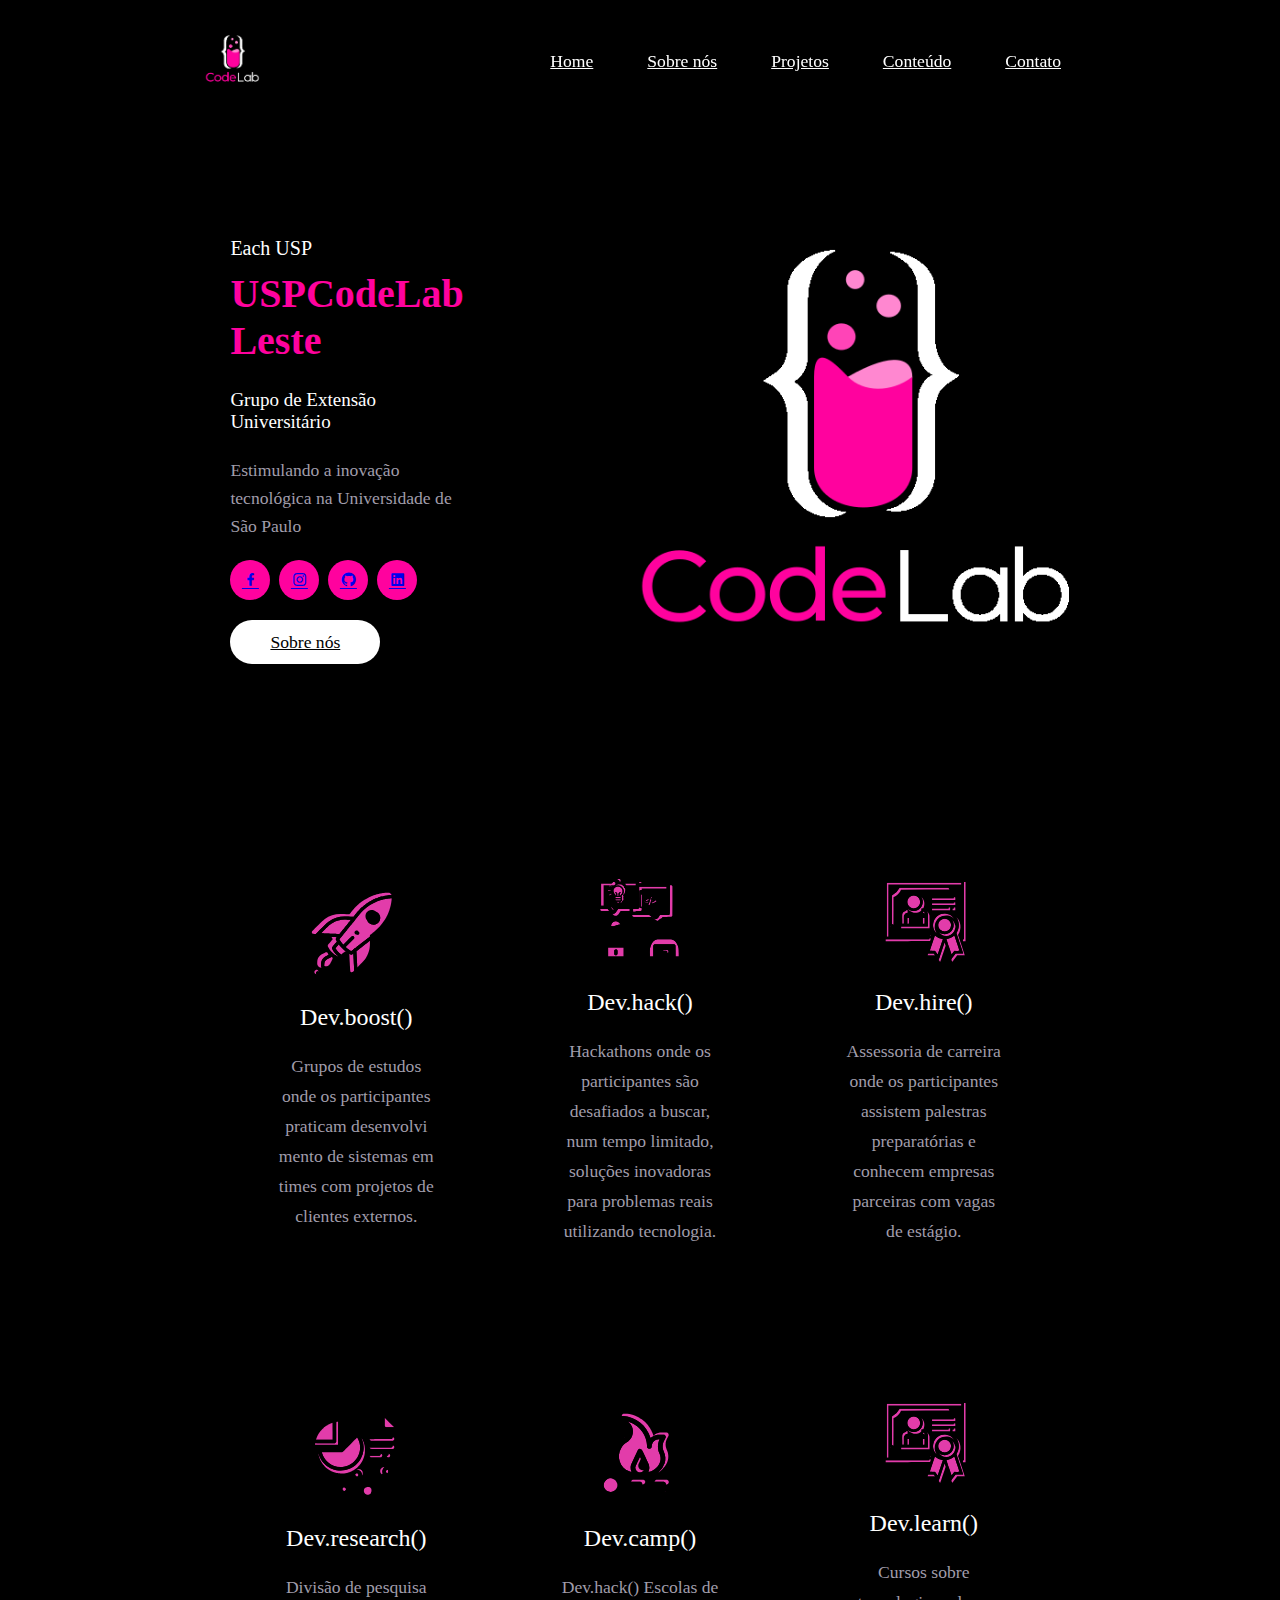
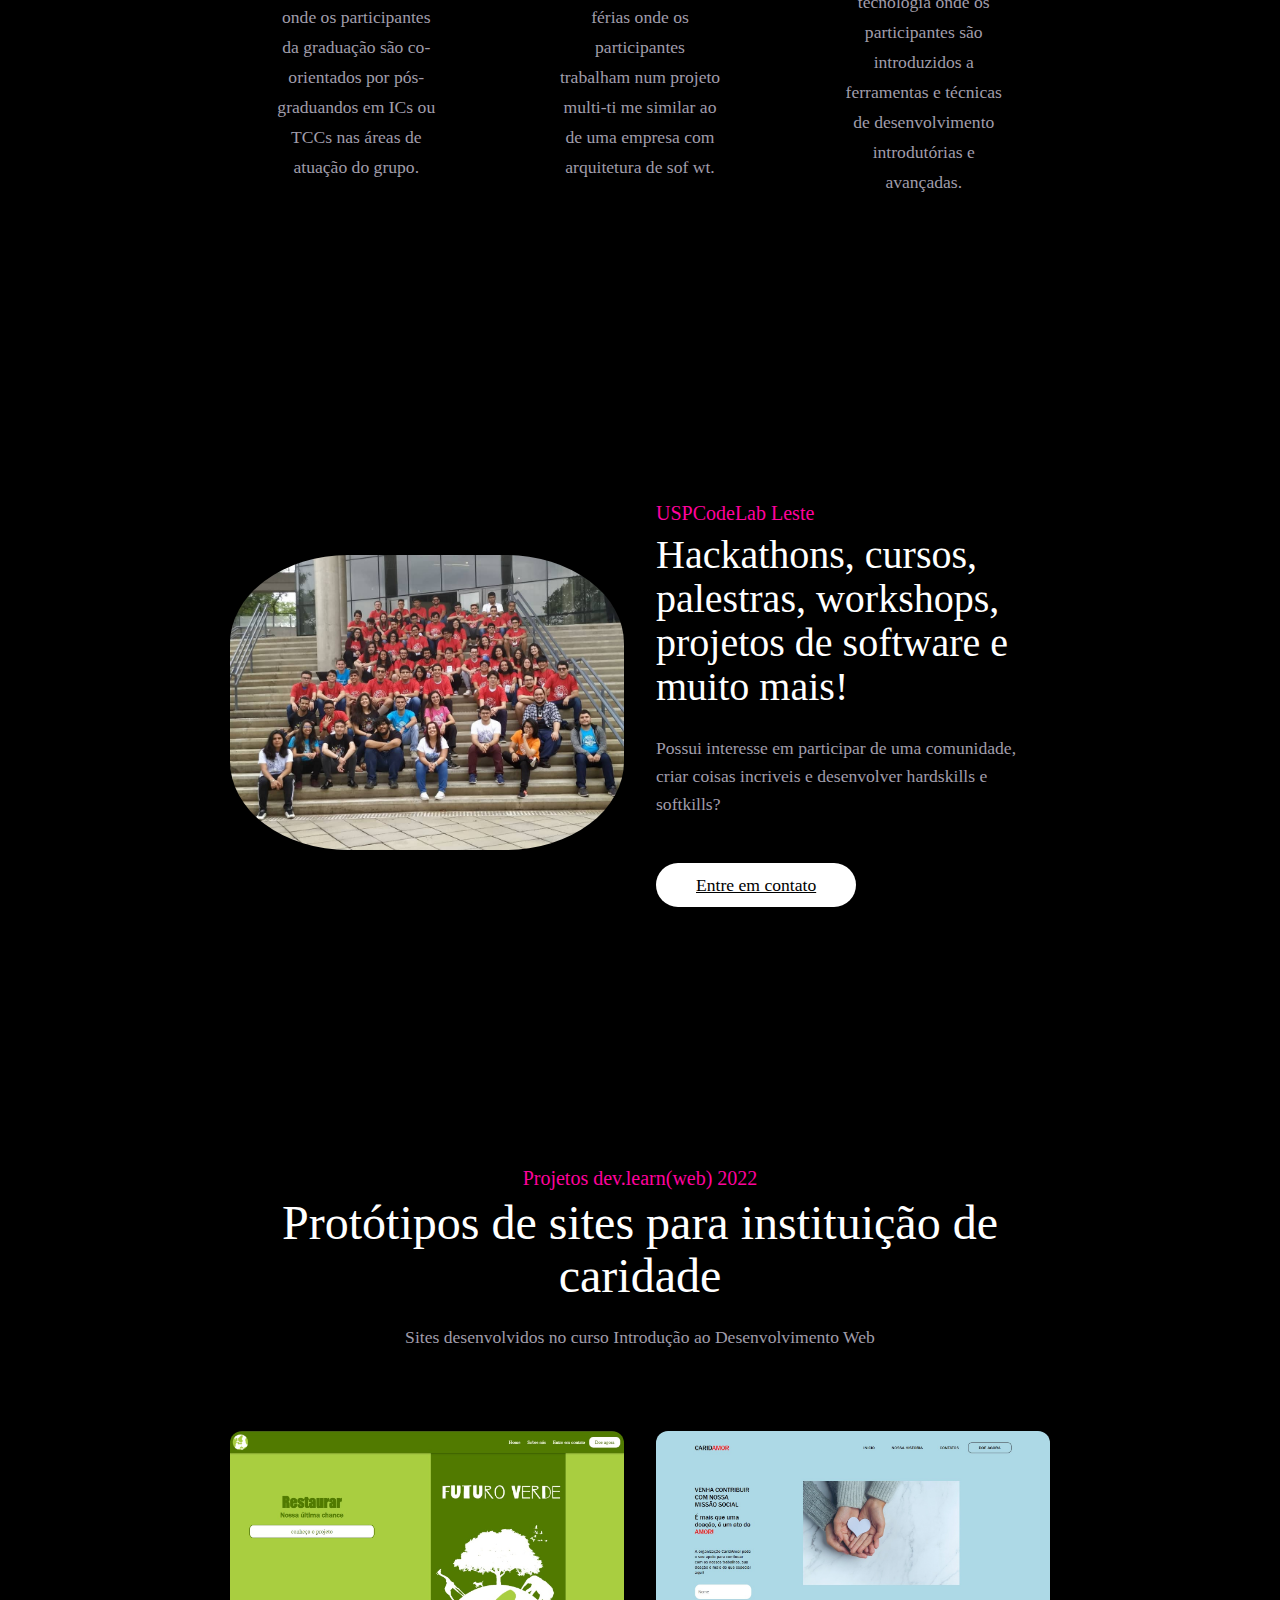
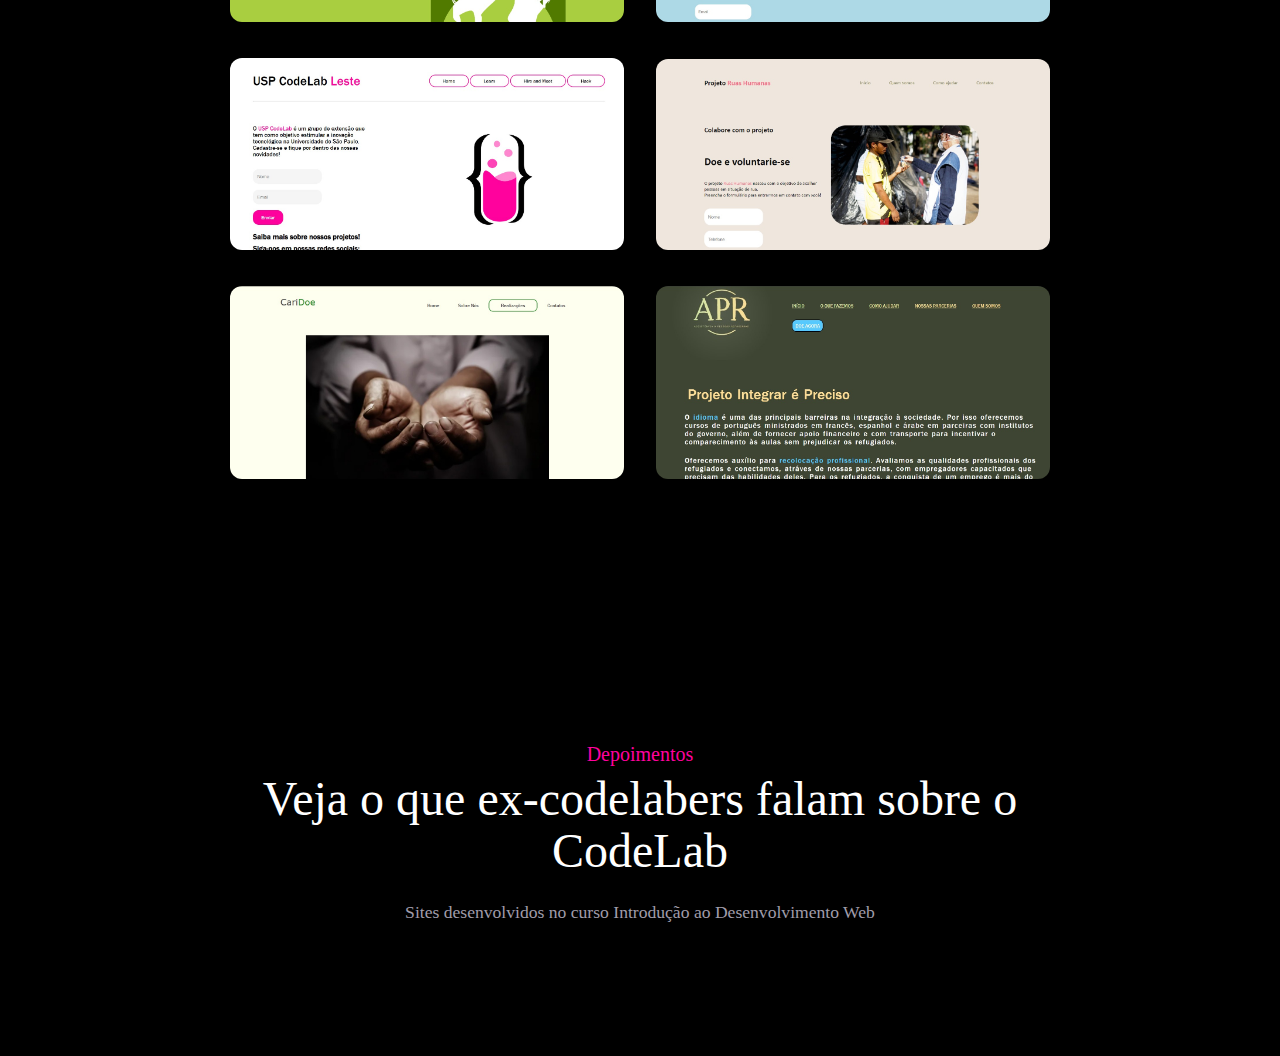
==== index.html @ 5cc757a4 "fixing / problem" ====
<!DOCTYPE html>
<html lang="en">
<head>
    <meta charset="UTF-8">
    <meta http-equiv="X-UA-Compatible" content="IE=edge">
    <meta name="viewport" content="width=device-width, initial-scale=1.0">
    <title>USPCodelab Leste</title>
    <link rel="icon" type="image/png" href="imgs/LogoRosaeBranco.png"/>
    <link rel="stylesheet" href="css/style.css">
    <link rel="stylesheet" href="https://unpkg.com/boxicons@latest/css/boxicons.min.css">

</head>
<body>
    <!-- Header -->
    <header>
        <a href="#" class="logo"><img src="imgs/LogoRosaeBranco.png" alt="Imagem do logotipo do CodeLab"></a>
        <div class="bx bx-menu" id="menu-icon"></div>
        <ul class="navbar">
            <li><a href="#home">Home</a></li>
            <li><a href="#about">Sobre nós</a></li>
            <li><a href="#projects">Projetos</a></li>
            <li><a href="#conteudo">Conteúdo</a></li>
            <li><a href="#contato">Contato</a></li>
        </ul>
    </header>

    <!-- Header -->
    
    <!-- Home -->
    <section class="home" id="home">
        <div class="hometext">
            <h3>Each USP</h3>
            <h2><span class="ColorUCL">USPCodeLab Leste</span></h2>
            <h5>Grupo de Extensão Universitário<span></span></h5>
            <p>Estimulando a inovação tecnológica na Universidade de São Paulo</p>
            <div class="social">
                <a href="https://www.facebook.com/uspcodelableste" target="_blank"><i class='bx bxl-facebook'></i></a>
                <a href="https://www.instagram.com/uspcodelableste/"><i class='bx bxl-instagram' target="_blank"></i></a>
                <a href="https://github.com/USPCodeLab-Leste"><i class='bx bxl-github' target="_blank"></i></a>
                <a href="https://www.linkedin.com/company/uspcodelableste/" target="_blank"><i class='bx bxl-linkedin-square' ></i></a>
            </div>
            <a href="#" class="btn">Sobre nós</a>
        </div>
        <div class="homeimg">
            <img src="imgs/LogoRosaeBranco.png" alt="logotipo codelab leste">
        </div>
    </section>

    <!-- Home -->

    <!-- Dev Journey -->
    <section class="sub-service">
        <div class="items">
            <div class="sub-box">
                <div class="sub-img">
                    <img src="imgs/each-dev-boost.svg" alt="dev boost icon">
                </div>
                    <h3>Dev.boost()</h3>
                    <p>Grupos de estudos onde os
                        participantes praticam
                        desenvolvi
                        mento de sistemas em
                        times com projetos de clientes
                        externos.</p>
            </div>
            <div class="sub-box">
                <div class="sub-img">
                    <img src="imgs/each-dev-hack (1).svg" alt="dev hack icon">
                </div>
                    <h3>Dev.hack()</h3>
                    <p>Hackathons onde os participantes
                        são desafiados a buscar, num
                        tempo limitado, soluções
                        inovadoras para problemas reais
                        utilizando tecnologia.</p>
            </div>
            <div class="sub-box">
                <div class="sub-img">
                    <img src="imgs//each-dev-hire.svg" alt="dev hire icon">
                </div>                    
                    <h3>Dev.hire()</h3>
                    <p>Assessoria de carreira onde os
                        participantes assistem palestras
                        preparatórias e conhecem
                        empresas parceiras com vagas de
                        estágio.</p>
            </div>
        </div>
    </section>
    <section class="sub-service">
        <div class="items">
            <div class="sub-box">
                <div class="sub-img">
                    <img src="imgs/each-dev-research.svg" alt="dev boost icon">
                </div>
                    <h3>Dev.research()</h3>
                    <p>Divisão de pesquisa onde os
                        participantes da graduação são
                        co-orientados por pós-graduandos
                        em ICs ou TCCs nas áreas de
                        atuação do grupo.</p>
            </div>
            <div class="sub-box">
                <div class="sub-img">
                    <img src="imgs/each-dev-camp.svg" alt="dev hack icon">
                </div>
                    <h3>Dev.camp()</h3>
                    <p>Dev.hack() Escolas de férias onde os
                        participantes trabalham num
                        projeto multi-ti
                        me similar ao de
                        uma empresa com arquitetura de
                        sof
                        wt.</p>
            </div>
            <div class="sub-box">
                <div class="sub-img">
                    <img src="imgs//each-dev-hire.svg" alt="dev hire icon">
                </div>                    
                    <h3>Dev.learn()</h3>
                    <p>Cursos sobre tecnologia onde os
                        participantes são introduzidos a
                        ferramentas e técnicas
                        de desenvolvimento
                        introdutórias e avançadas.</p>
            </div>
        </div>
    </section>
        <!-- Sobre nós -->
        <section class="about" id="about">
            <div class="about-img">
                <img src="imgs/interhack 1.jpg" alt="Image Interhack">
            </div>
            <div class="about-text">
                <h3>USPCodeLab Leste</h3>
                <h2>Hackathons, cursos, palestras, workshops, projetos de software e muito mais!</h2>
                <p>Possui interesse em participar de uma comunidade, criar coisas incriveis e desenvolver hardskills e softkills? </p>
                <a href="#" class="btn">Entre em contato</a>
                
            </div>
        </section>
        
        <!-- Sobre nós -->

        <!-- Projetos Dev.learn(web) -->
        <section class="projects" id="projects">
            <div class="heading">
                <h3>Projetos dev.learn(web) 2022</h3>
                <h2>Protótipos de sites para instituição de caridade</h2>
                <p>Sites desenvolvidos no curso Introdução ao Desenvolvimento Web</p>
            </div>
            <div class="projects-content">
                <div class="col">
                    <img src="imgs/projects/FuturoVerde.jpeg" alt="Imagem projeto Futuro Verde">
                    <div class="layer">
                        <a href="projects/FuturoVerde/futuro-verde-main/index.html" target="_blank"><h3>FuturoVerde</h3></a>
                    </div>
                </div>

                <div class="col">
                    <img src="imgs/projects/CaridAmor.jpeg" alt="Imagem projeto CaridAmor">
                    <div class="layer">
                        <a href="projects/CairdAmor/PROJETOFINAL - Samuel Antonio Silva/PROJETOFINAL/index.html" target="_blank"><h3>CaridAmor</h3></a>
                    </div>
                </div>

                <div class="col">
                    <img src="imgs/projects/USPCodeLab Leste.jpeg" alt="Imagem projeto USPCodeLab">
                    <div class="layer">
                        <a href="projects/CodeLab/ProjetoFinal.html" target="_blank"><h3>USPCodeLab</h3></a>
                    </div>
                </div>

                <div class="col">
                    <img src="imgs/projects/Ruas Humanas.jpeg" alt="Imagem projeto Ruas Humanas">
                    <div class="layer">
                        <a href="projects/RuasHumanas/Projeto-Ruas-Humanas-master/index.html" target="_blank"><h3>Ruas Humanas</h3></a>
                    </div>
                </div>

                <div class="col">
                    <img src="imgs/projects/CariDoe.jpeg" alt="Imagem projeto CariDoe">
                    <div class="layer">
                        <a href="projects/CariDoe/projetofinal/index.html" target="_blank"><h3>CariDoe</h3></a>
                    </div>
                </div>

                <div class="col">
                    <img src="imgs/projects/Integrar e preciso.jpeg" alt="Imagem projeto Integrar é Preciso ">
                    <div class="layer">
                        <a href="projects/IntegrarPreciso/Projeto final/ProjetoFinal.html" target="_blank"><h3>Integrar é Preciso</h3></a>
                    </div>
                </div>

            </div>
        </section>

    <!-- Projetos Dev.learn(web) -->

    <!-- Depoimentos -->
        <section class="depoimentos">
            <div class="heading">
                <h3>Depoimentos</h3>
                <h2>Veja o que ex-codelabers falam sobre o CodeLab</h2>
                <p>Sites desenvolvidos no curso Introdução ao Desenvolvimento Web</p>
            </div>
            <div class="depoimentos-content">
                <div class="row">

                </div>
            </div>
        </section>
    <!-- Depoimentos -->


    <!--Link to javascript -->
    <script type="text/javascript" src="js/index.js"></script>
</body>
</html>
---- css/style.css ----
*{
    padding: 0;
    margin: 0;
    box-sizing: border-box;
}

:root{
    --background: black;
    --color: white;
    --second-color: #a09dab;
    --main-color: #FF029E;
    --big-font: 5rem;
    --h2-font: 3rem;
    --p-font: 1.1rem;
}
body{
    background-color: var(--background);
    color: var(--color);
}
header{
    position:fixed;
    width: 100%;
    top:0;
    right:0;
    z-index: 1000;
    display: flex;
    align-items: center;
    justify-content: space-between;
    background: transparent;
    padding: 30px 15%;
    transition: .2s;
}

.logo img{
    max-width: 100%;
    width: 80px;
    height: auto;
}

.navbar{
    display: flex;
}
.navbar li{
    position: relative;  
    list-style: none; 
}
.navbar a{
    font-size: var(--p-font);
    color: var(--color);
    font-weight: 500;
    padding: 10px 27px;
}
.navbar a::after{
    content: '';
    position: absolute;
    width: 0;
    height: 2px;
    background: var(--main-color);
    bottom: -3px;
    left: 0;
    transition:  ease .40s;
}
.navbar a:hover::after{
    width:100%;

}

#menu-icon{
    font-size: 35px;
    color: var(--color);
    z-index: 10001;
    cursor: pointer;
    display: none;
}


.home-text h1{
    margin:10px 0px 25px;
    font-size: var(--big-font);
    line-height: 1;
    font-weight: 500;
}
.home-text h5{
    margin-bottom: 23px;
    font-size: 19px;
    font-weight: 10;
}

section{
    padding: 130px 18%;
}
.home{
    min-height: 100vh;
    height: 100%;
    width: 100%;
    position: relative;
    background-size: cover;
    background-position: center;
    display: grid;
    grid-template-columns: repeat(2, 1fr);
    align-items: center;
    grid-gap: 4rem;
}
.hometext h2{
    margin: 10px 0px 25px;
    font-size: 40px;
    
}
.hometext h5{
    margin-bottom: 23px;
    font-size: 19px;
    font-weight: 500;
}
.hometext h3{
    font-size: 20px;
    font-weight: 500;
}

.hometext p{
    font-size: var(--p-font);
    color: var(--second-color);
    line-height: 28px;
    margin-bottom: 20px;
}
.homeimg{
    max-width: 100%;
    width: 540px;
    height: auto;
}
.homeimg img{
    width: 650px;
    height: auto;
}
.ColorUCL{
    color: #FF029E;
}
.social a{
    width: 40px;
    height: 40px;
    border-radius: 50%;
    display: inline-flex;
    align-items: center;
    justify-content: center;
    background: #FF029E;
    margin-bottom: 20px;
    font-size: 17px;
    margin-right: 5px;
}

.social a:hover{
    transform: scale(1.1);
    transition: .5s;
    background: white;
}

.btn{
    display: inline-block;
    color: var(--background);
    font-size: var(--p-font);
    background: white;
    padding: 10px 40px;
    font-weight: 500;
    line-height: 24px;
    border-radius: 30px;
    transition: ease .40s;
}
.btn:hover{
    transition: scale(1.1);
    background-color: #FF029E;
}

header.sticky{
    background: var(--background);
    padding: 13px 18%;
    box-shadow: 0px 0px 10px rgb(0 0 0 / 10%);
}
.items{
    display: grid;
    grid-template-columns: repeat(auto-fit, minmax(220px, auto));
    grid-gap: 2rem;
    align-items: center;
    text-align: center;
}

.sub-box{
    margin-top: -200px;
    padding: 45px 45px 45px 45px;
    transition: ease .50s;
    cursor: pointer;
}
.sub-img img{
    max-width: 100%;
    width: 90px;
    height: auto;
    margin-bottom: 20px;
}

.sub-box h3{
    margin-bottom: 20px;
    font-size: 24px;
    font-weight: 400;
}
.sub-box p{
    font-size: var(--p-font);
    color: var(--second-color);
    line-height: 30px;
}
.sub-box:hover{
    background: #ffffff;
    box-shadow: 18px 0px 87px rgb(10 15 70 / 7%);
    border-radius: 12px;
    will-change: transform;
    transform: perspective(1000px) rotateX(4.80deg) rotateY(10.23deg) scale3d(1.05,1.05, 1.05);
}
.about{
    display: grid;
    grid-template-columns: repeat(2, 2fr);
    align-items: center;
    grid-gap: 2rem;
}
.about-img img{
    max-width: 100%;
    width: 1000px;
    height: auto;
    border-radius: 30%;
}

.about-text h2{
    font-size: 40px;
    font-weight: 400;
    margin: 8px 0px 25px;
    line-height: 1.1;
}
.about-text h3{
    color: var(--main-color);
    font-size: 20px;
    font-weight: 500;
}

.about-text p{
    max-width: 550px;
    font-size: var(--p-font);
    color: var(--second-color);
    line-height: 28px;
    margin-bottom: 45px;
}
.heading{
    text-align: center;
}

.heading h2{
    font-size: var(--h2-font);
    font-weight: 500;
    margin: 7px 0px 20px;
    line-height: 1.1;
}
.heading h3{
    color: var(--main-color);
    font-size: 20px;
    font-weight: 500;
}
.heading p{
    font-size: var(--p-font);
    color: var(--second-color);
    line-height: 28px;
}

.projects-content{
    display: grid;
    grid-template-columns: repeat(auto-fit, minmax(350px,auto));
    grid-gap: 2rem;
    align-items: center;
    margin-top: 5rem;
    text-align: center;
    cursor: pointer;

}

.col{
    position: relative;
}
.col img{
    max-width: 100%;
    width: 550px;
    height: auto;
    object-fit: cover;
    border-radius: 12px;
}

.layer{
    background: transparent;
    height: 100%;
    width: 100%;
    position: absolute;
    top: 0;
    left: 0;
    border-radius: 12px;
    transition: all .40s;
}
.layer:hover{
    background: linear-gradient(rgba(0,0,0,0.5) 0%, #191919);
}

.layer h3{
    position: absolute;
    width: 100%;
    font-size: 25px;
    font-weight: 500;
    color: var(--background);
    bottom: 0;
    left: 50%;
    transform: translateX(-50%);
    opacity: 0;
    transition: all .40s;
}

.layer:hover h3{
    bottom: 50%;
    opacity: 1;
    color: white;
}
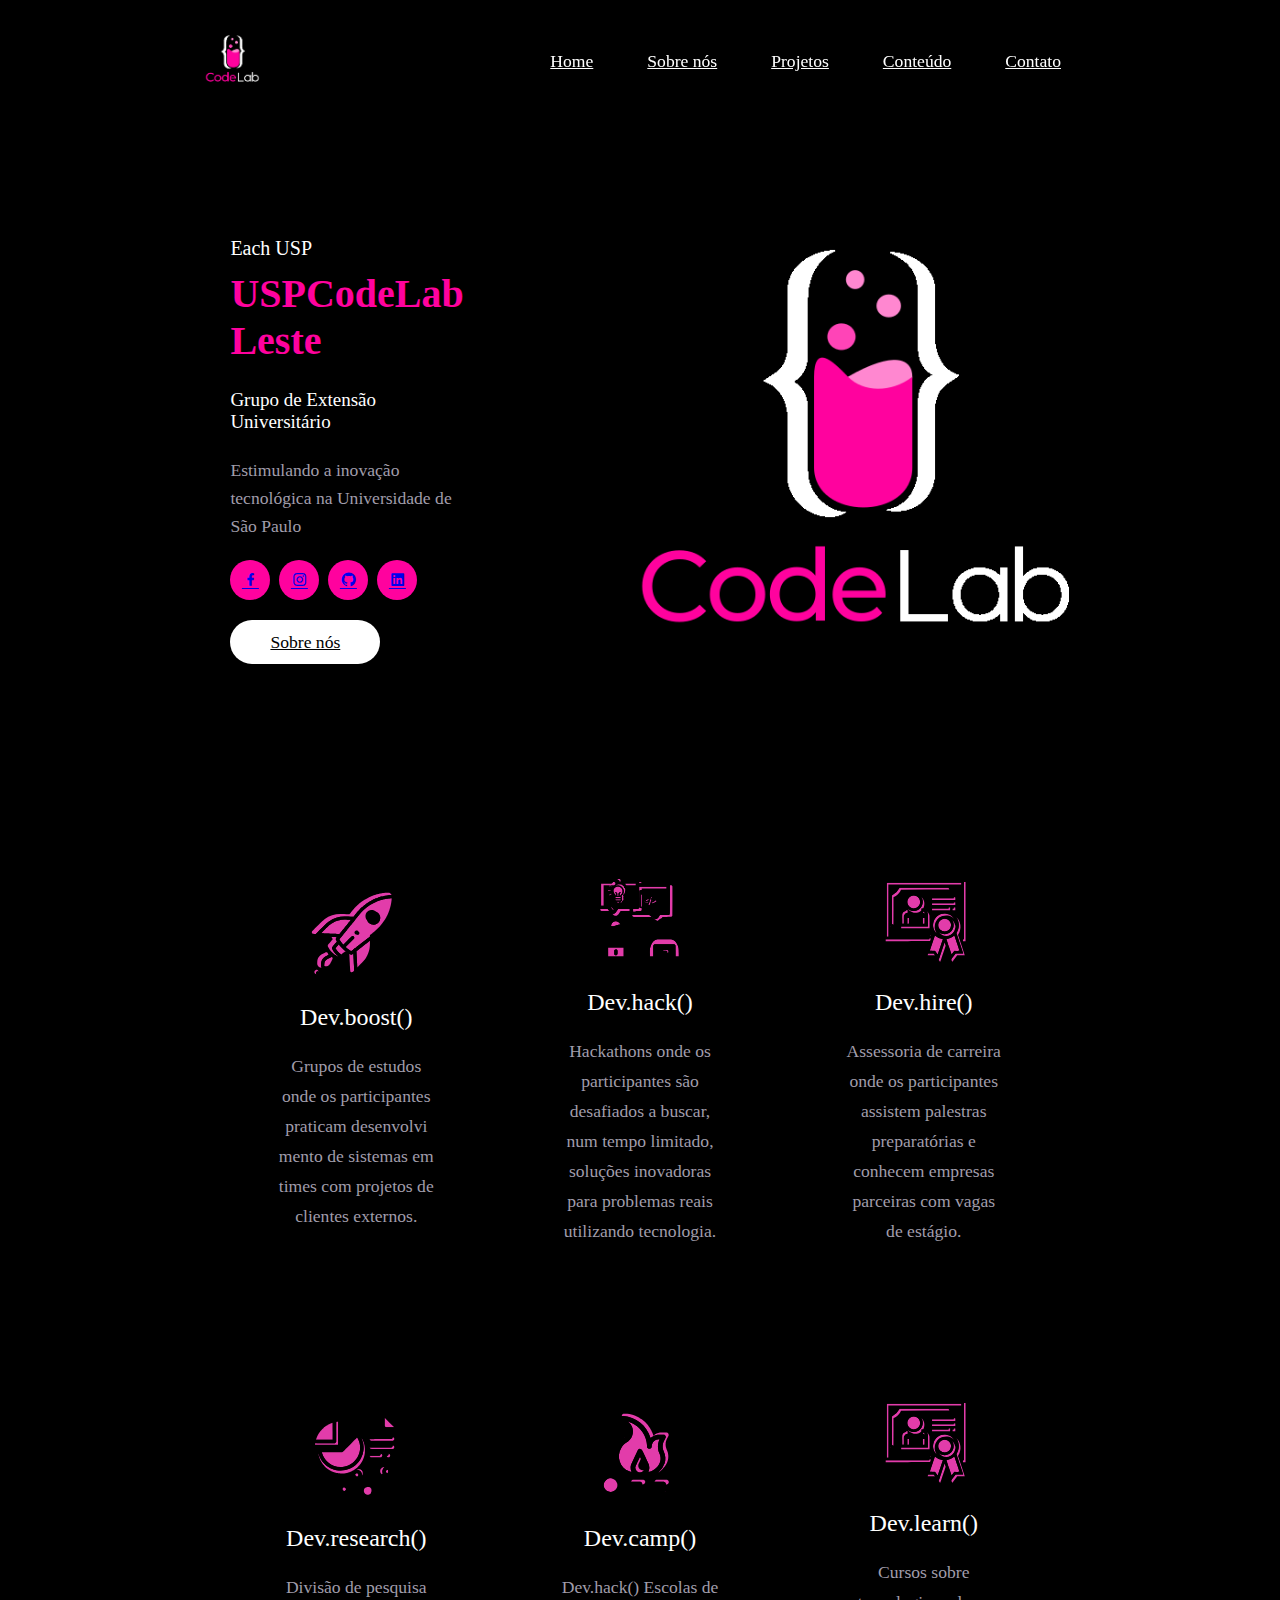
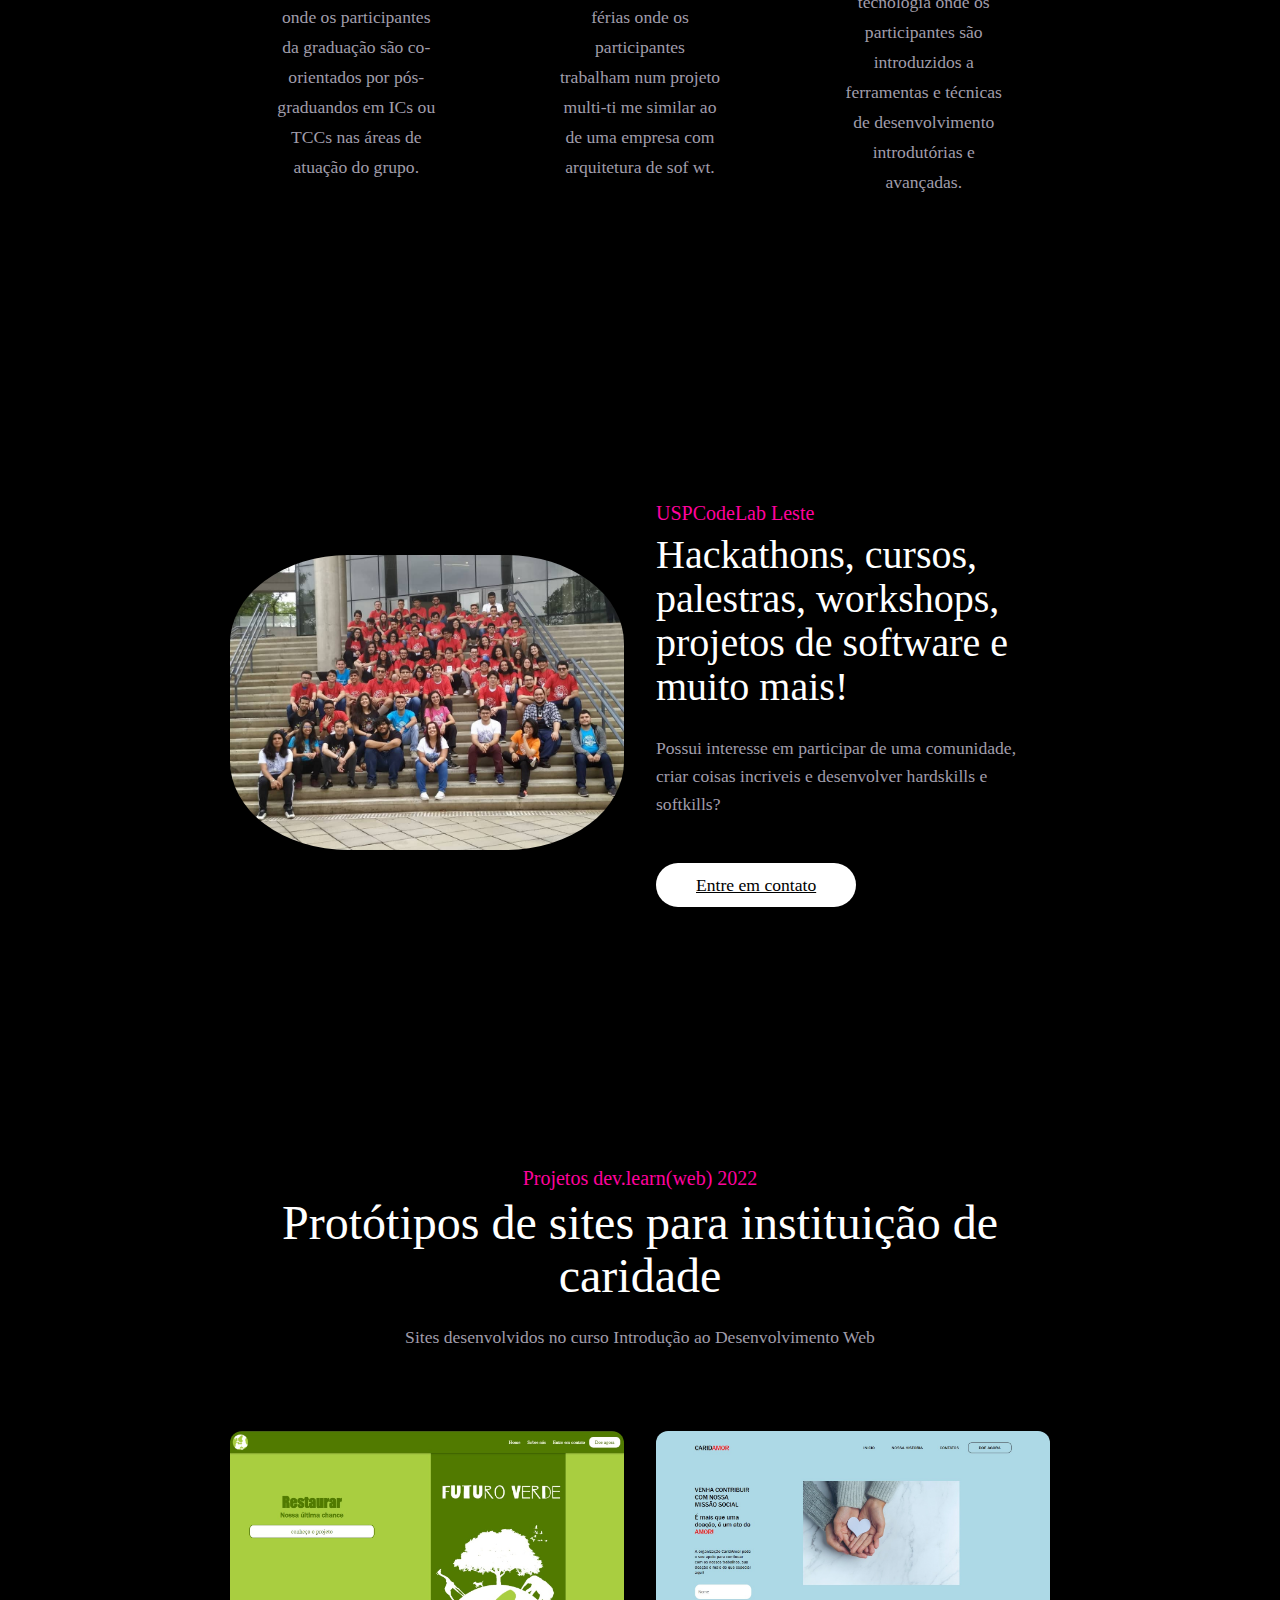
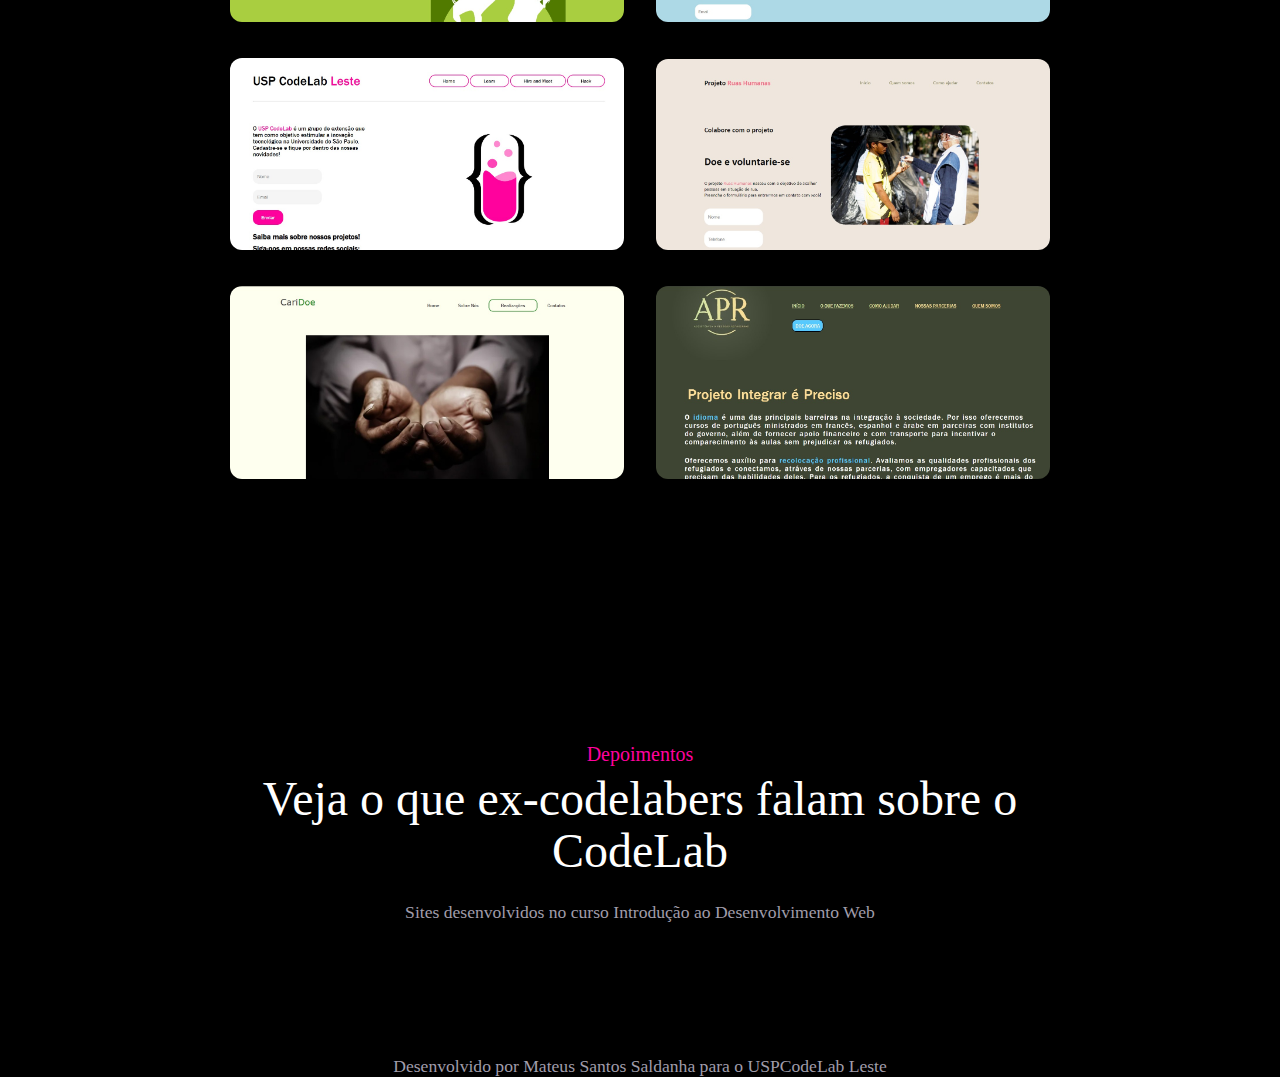
==== commit b1467b7f: "Adding footer" ====
--- a/index.html
+++ b/index.html
@@ -6,7 +6,7 @@
     <meta name="viewport" content="width=device-width, initial-scale=1.0">
     <title>USPCodelab Leste</title>
     <link rel="icon" type="image/png" href="imgs/LogoRosaeBranco.png"/>
-    <link rel="stylesheet" href="css/style.css">
+    <link rel="stylesheet" href="./css/style.css">
     <link rel="stylesheet" href="https://unpkg.com/boxicons@latest/css/boxicons.min.css">
 
 </head>
@@ -76,7 +76,7 @@
             </div>
             <div class="sub-box">
                 <div class="sub-img">
-                    <img src="imgs//each-dev-hire.svg" alt="dev hire icon">
+                    <img src="imgs/each-dev-hire.svg" alt="dev hire icon">
                 </div>                    
                     <h3>Dev.hire()</h3>
                     <p>Assessoria de carreira onde os
@@ -115,7 +115,7 @@
             </div>
             <div class="sub-box">
                 <div class="sub-img">
-                    <img src="imgs//each-dev-hire.svg" alt="dev hire icon">
+                    <img src="imgs/each-dev-hire.svg" alt="dev hire icon">
                 </div>                    
                     <h3>Dev.learn()</h3>
                     <p>Cursos sobre tecnologia onde os
@@ -212,7 +212,11 @@
         </section>
     <!-- Depoimentos -->
 
-
+    <!-- Footer -->
+        <footer>
+            <p>Desenvolvido por Mateus Santos Saldanha para o USPCodeLab Leste</p>
+        </footer>
+    <!-- Footer -->
     <!--Link to javascript -->
     <script type="text/javascript" src="js/index.js"></script>
 </body>
--- a/css/style.css
+++ b/css/style.css
@@ -318,4 +318,10 @@
     bottom: 50%;
     opacity: 1;
     color: white;
+}
+
+footer p{
+    color: var(--second-color);
+    font-size: var(--p-font);
+    text-align: center;
 }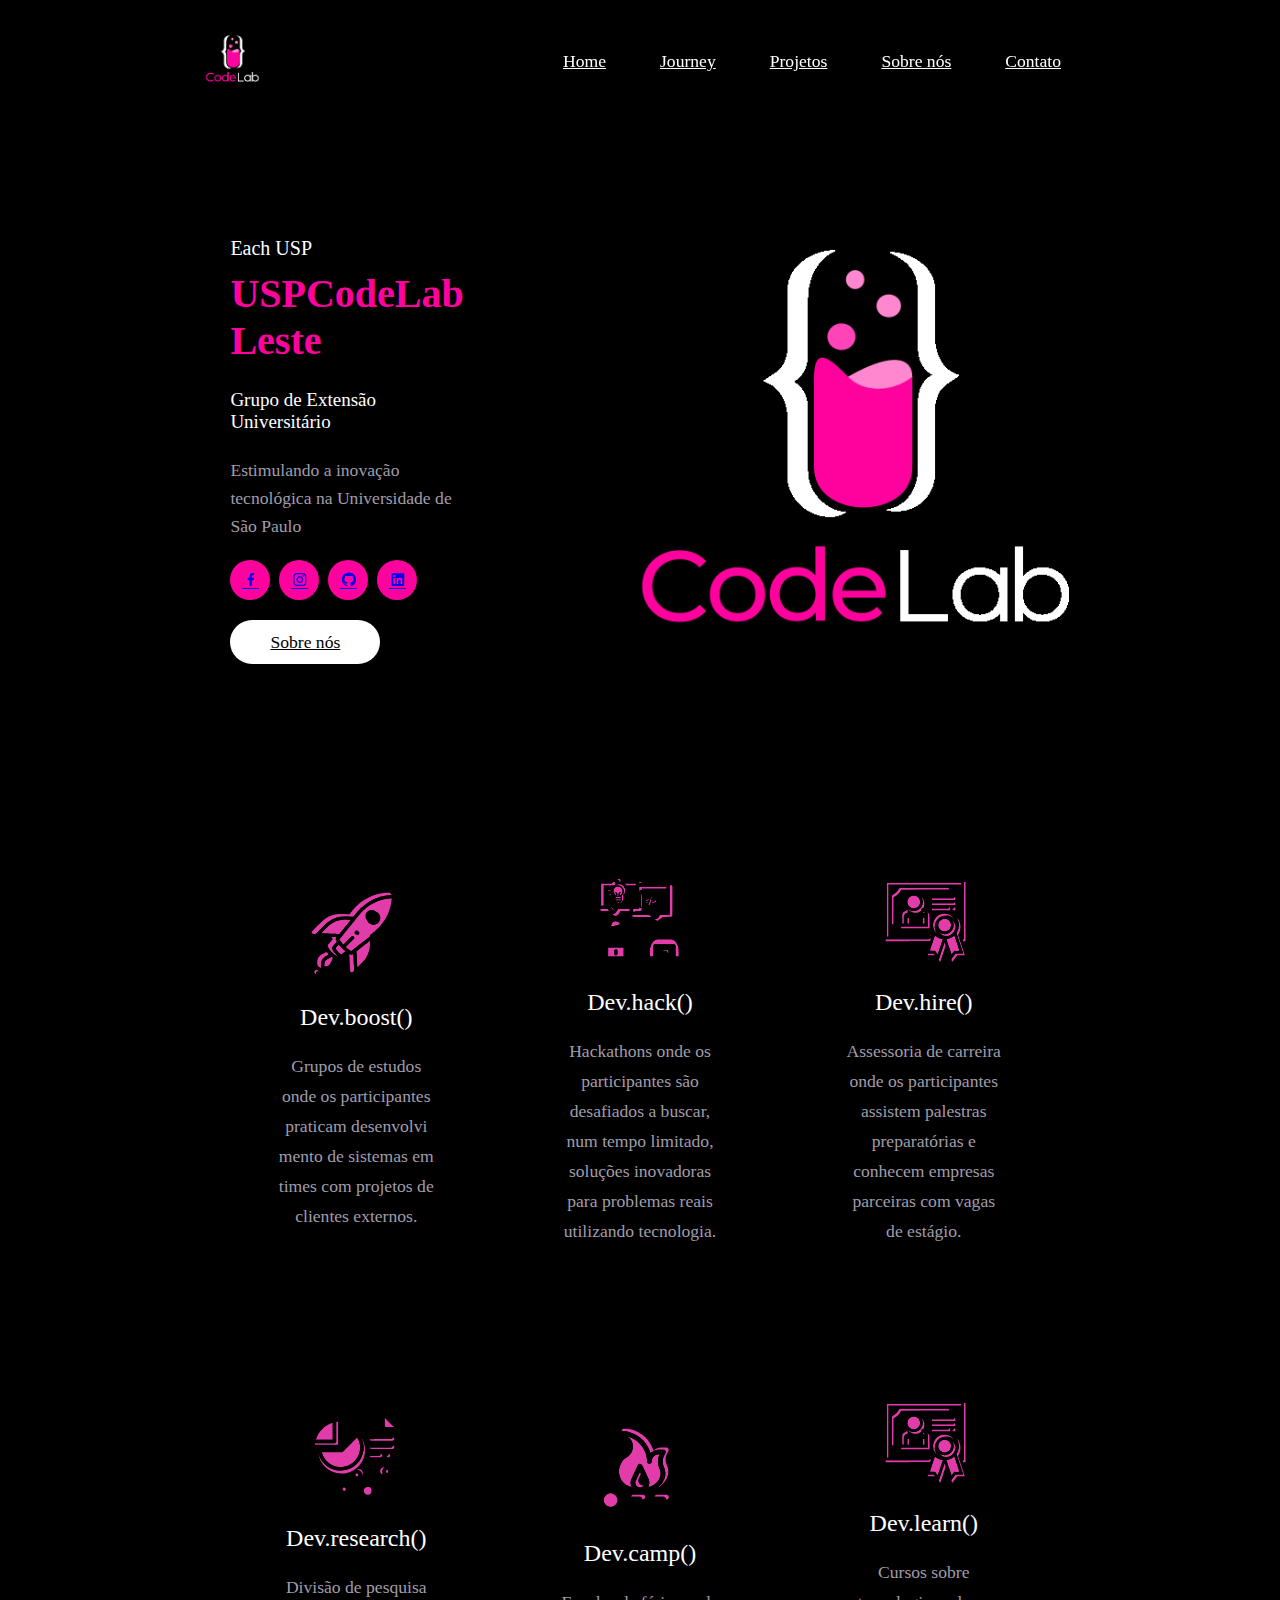
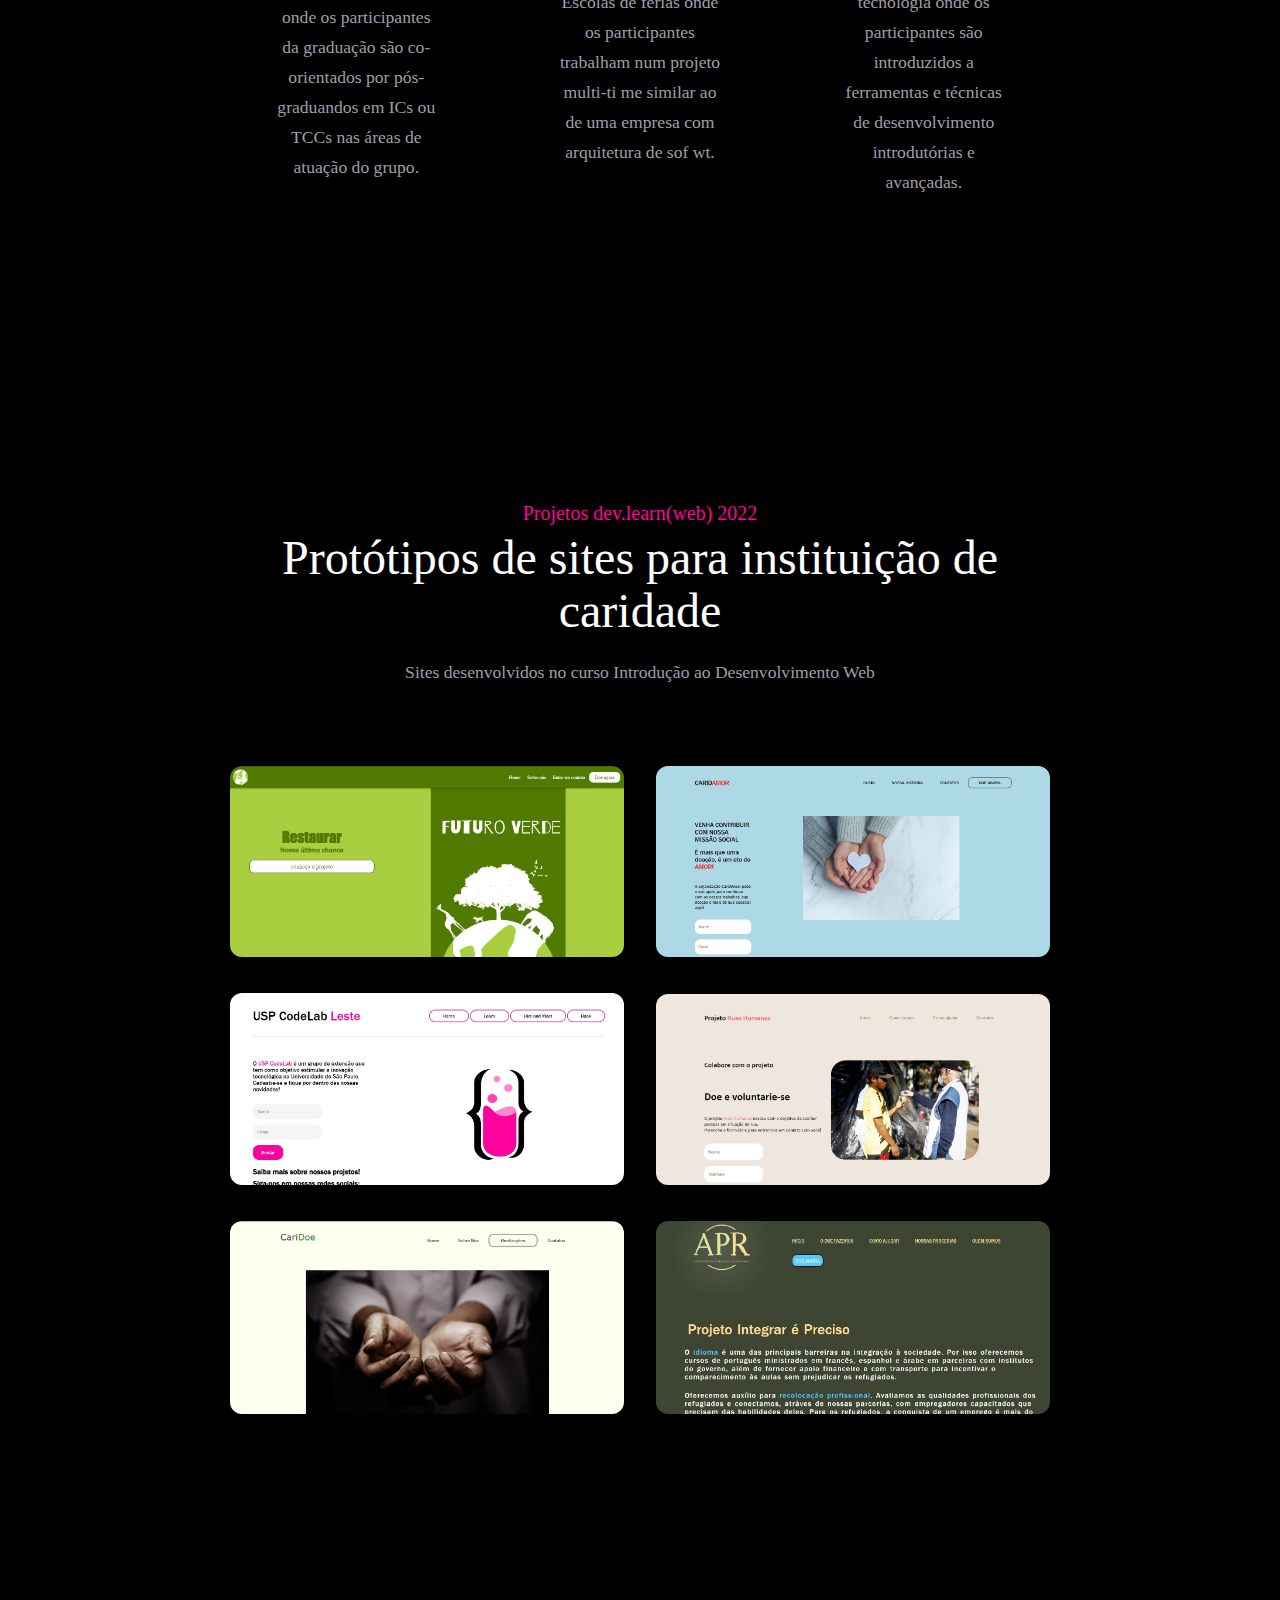
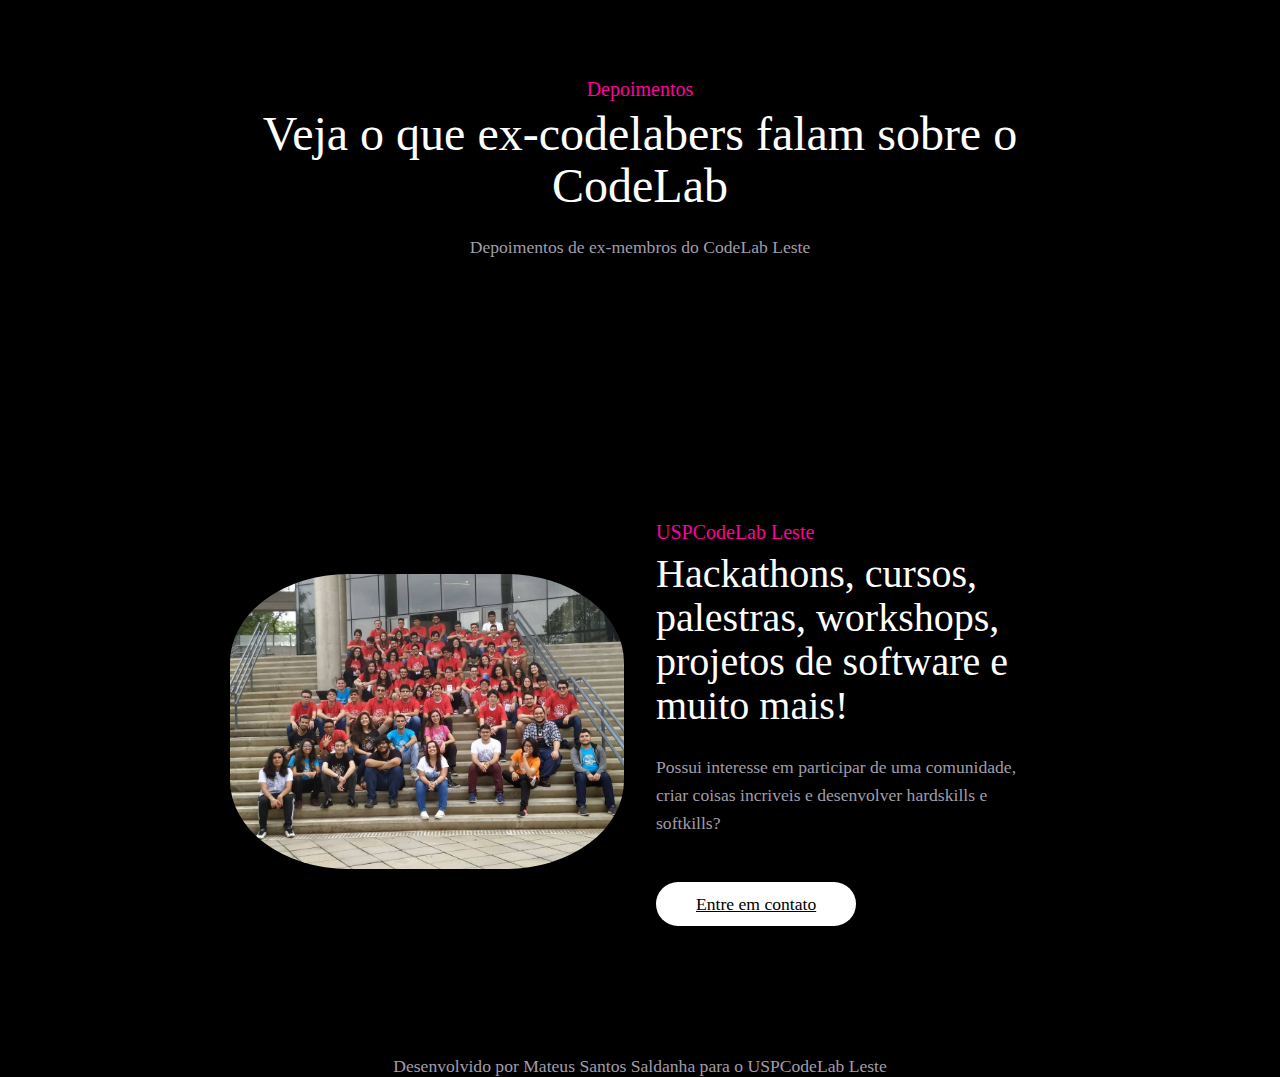
==== commit 7aec579f: "Organized the sections in the navbar" ====
--- a/index.html
+++ b/index.html
@@ -17,9 +17,9 @@
         <div class="bx bx-menu" id="menu-icon"></div>
         <ul class="navbar">
             <li><a href="#home">Home</a></li>
+            <li><a href="#devjourney">Journey</a></li>
+            <li><a href="#projects">Projetos</a></li>
             <li><a href="#about">Sobre nós</a></li>
-            <li><a href="#projects">Projetos</a></li>
-            <li><a href="#conteudo">Conteúdo</a></li>
             <li><a href="#contato">Contato</a></li>
         </ul>
     </header>
@@ -49,7 +49,7 @@
     <!-- Home -->
 
     <!-- Dev Journey -->
-    <section class="sub-service">
+    <section class="sub-service" id="devjourney">
         <div class="items">
             <div class="sub-box">
                 <div class="sub-img">
@@ -105,7 +105,7 @@
                     <img src="imgs/each-dev-camp.svg" alt="dev hack icon">
                 </div>
                     <h3>Dev.camp()</h3>
-                    <p>Dev.hack() Escolas de férias onde os
+                    <p>Escolas de férias onde os
                         participantes trabalham num
                         projeto multi-ti
                         me similar ao de
@@ -126,8 +126,78 @@
             </div>
         </div>
     </section>
+        <!-- Projetos Dev.learn(web) -->
+        <section class="projects" id="projects">
+            <div class="heading">
+                <h3>Projetos dev.learn(web) 2022</h3>
+                <h2>Protótipos de sites para instituição de caridade</h2>
+                <p>Sites desenvolvidos no curso Introdução ao Desenvolvimento Web</p>
+            </div>
+            <div class="projects-content">
+                <div class="col">
+                    <img src="imgs/projects/FuturoVerde.jpeg" alt="Imagem projeto Futuro Verde">
+                    <div class="layer">
+                        <a href="projects/FuturoVerde/futuro-verde-main/index.html" target="_blank"><h3>FuturoVerde</h3></a>
+                    </div>
+                </div>
+
+                <div class="col">
+                    <img src="imgs/projects/CaridAmor.jpeg" alt="Imagem projeto CaridAmor">
+                    <div class="layer">
+                        <a href="projects/CairdAmor/PROJETOFINAL - Samuel Antonio Silva/PROJETOFINAL/index.html" target="_blank"><h3>CaridAmor</h3></a>
+                    </div>
+                </div>
+
+                <div class="col">
+                    <img src="imgs/projects/USPCodeLab Leste.jpeg" alt="Imagem projeto USPCodeLab">
+                    <div class="layer">
+                        <a href="projects/CodeLab/ProjetoFinal.html" target="_blank"><h3>USPCodeLab</h3></a>
+                    </div>
+                </div>
+
+                <div class="col">
+                    <img src="imgs/projects/Ruas Humanas.jpeg" alt="Imagem projeto Ruas Humanas">
+                    <div class="layer">
+                        <a href="projects/RuasHumanas/Projeto-Ruas-Humanas-master/index.html" target="_blank"><h3>Ruas Humanas</h3></a>
+                    </div>
+                </div>
+
+                <div class="col">
+                    <img src="imgs/projects/CariDoe.jpeg" alt="Imagem projeto CariDoe">
+                    <div class="layer">
+                        <a href="projects/CariDoe/projetofinal/index.html" target="_blank"><h3>CariDoe</h3></a>
+                    </div>
+                </div>
+
+                <div class="col">
+                    <img src="imgs/projects/Integrar e preciso.jpeg" alt="Imagem projeto Integrar é Preciso ">
+                    <div class="layer">
+                        <a href="projects/IntegrarPreciso/Projeto final/ProjetoFinal.html" target="_blank"><h3>Integrar é Preciso</h3></a>
+                    </div>
+                </div>
+
+            </div>
+        </section>
+
+    <!-- Projetos Dev.learn(web) -->
+
+    <!-- Depoimentos -->
+        <section class="depoimentos" id="about">
+            <div class="heading">
+                <h3>Depoimentos</h3>
+                <h2>Veja o que ex-codelabers falam sobre o CodeLab</h2>
+                <p>Depoimentos de ex-membros do CodeLab Leste</p>
+            </div>
+            <div class="depoimentos-content">
+                <div class="row">
+
+                </div>
+            </div>
+        </section>
+    <!-- Depoimentos -->
+
         <!-- Sobre nós -->
-        <section class="about" id="about">
+        <section class="about" id="contato">
             <div class="about-img">
                 <img src="imgs/interhack 1.jpg" alt="Image Interhack">
             </div>
@@ -141,77 +211,6 @@
         </section>
         
         <!-- Sobre nós -->
-
-        <!-- Projetos Dev.learn(web) -->
-        <section class="projects" id="projects">
-            <div class="heading">
-                <h3>Projetos dev.learn(web) 2022</h3>
-                <h2>Protótipos de sites para instituição de caridade</h2>
-                <p>Sites desenvolvidos no curso Introdução ao Desenvolvimento Web</p>
-            </div>
-            <div class="projects-content">
-                <div class="col">
-                    <img src="imgs/projects/FuturoVerde.jpeg" alt="Imagem projeto Futuro Verde">
-                    <div class="layer">
-                        <a href="projects/FuturoVerde/futuro-verde-main/index.html" target="_blank"><h3>FuturoVerde</h3></a>
-                    </div>
-                </div>
-
-                <div class="col">
-                    <img src="imgs/projects/CaridAmor.jpeg" alt="Imagem projeto CaridAmor">
-                    <div class="layer">
-                        <a href="projects/CairdAmor/PROJETOFINAL - Samuel Antonio Silva/PROJETOFINAL/index.html" target="_blank"><h3>CaridAmor</h3></a>
-                    </div>
-                </div>
-
-                <div class="col">
-                    <img src="imgs/projects/USPCodeLab Leste.jpeg" alt="Imagem projeto USPCodeLab">
-                    <div class="layer">
-                        <a href="projects/CodeLab/ProjetoFinal.html" target="_blank"><h3>USPCodeLab</h3></a>
-                    </div>
-                </div>
-
-                <div class="col">
-                    <img src="imgs/projects/Ruas Humanas.jpeg" alt="Imagem projeto Ruas Humanas">
-                    <div class="layer">
-                        <a href="projects/RuasHumanas/Projeto-Ruas-Humanas-master/index.html" target="_blank"><h3>Ruas Humanas</h3></a>
-                    </div>
-                </div>
-
-                <div class="col">
-                    <img src="imgs/projects/CariDoe.jpeg" alt="Imagem projeto CariDoe">
-                    <div class="layer">
-                        <a href="projects/CariDoe/projetofinal/index.html" target="_blank"><h3>CariDoe</h3></a>
-                    </div>
-                </div>
-
-                <div class="col">
-                    <img src="imgs/projects/Integrar e preciso.jpeg" alt="Imagem projeto Integrar é Preciso ">
-                    <div class="layer">
-                        <a href="projects/IntegrarPreciso/Projeto final/ProjetoFinal.html" target="_blank"><h3>Integrar é Preciso</h3></a>
-                    </div>
-                </div>
-
-            </div>
-        </section>
-
-    <!-- Projetos Dev.learn(web) -->
-
-    <!-- Depoimentos -->
-        <section class="depoimentos">
-            <div class="heading">
-                <h3>Depoimentos</h3>
-                <h2>Veja o que ex-codelabers falam sobre o CodeLab</h2>
-                <p>Sites desenvolvidos no curso Introdução ao Desenvolvimento Web</p>
-            </div>
-            <div class="depoimentos-content">
-                <div class="row">
-
-                </div>
-            </div>
-        </section>
-    <!-- Depoimentos -->
-
     <!-- Footer -->
         <footer>
             <p>Desenvolvido por Mateus Santos Saldanha para o USPCodeLab Leste</p>
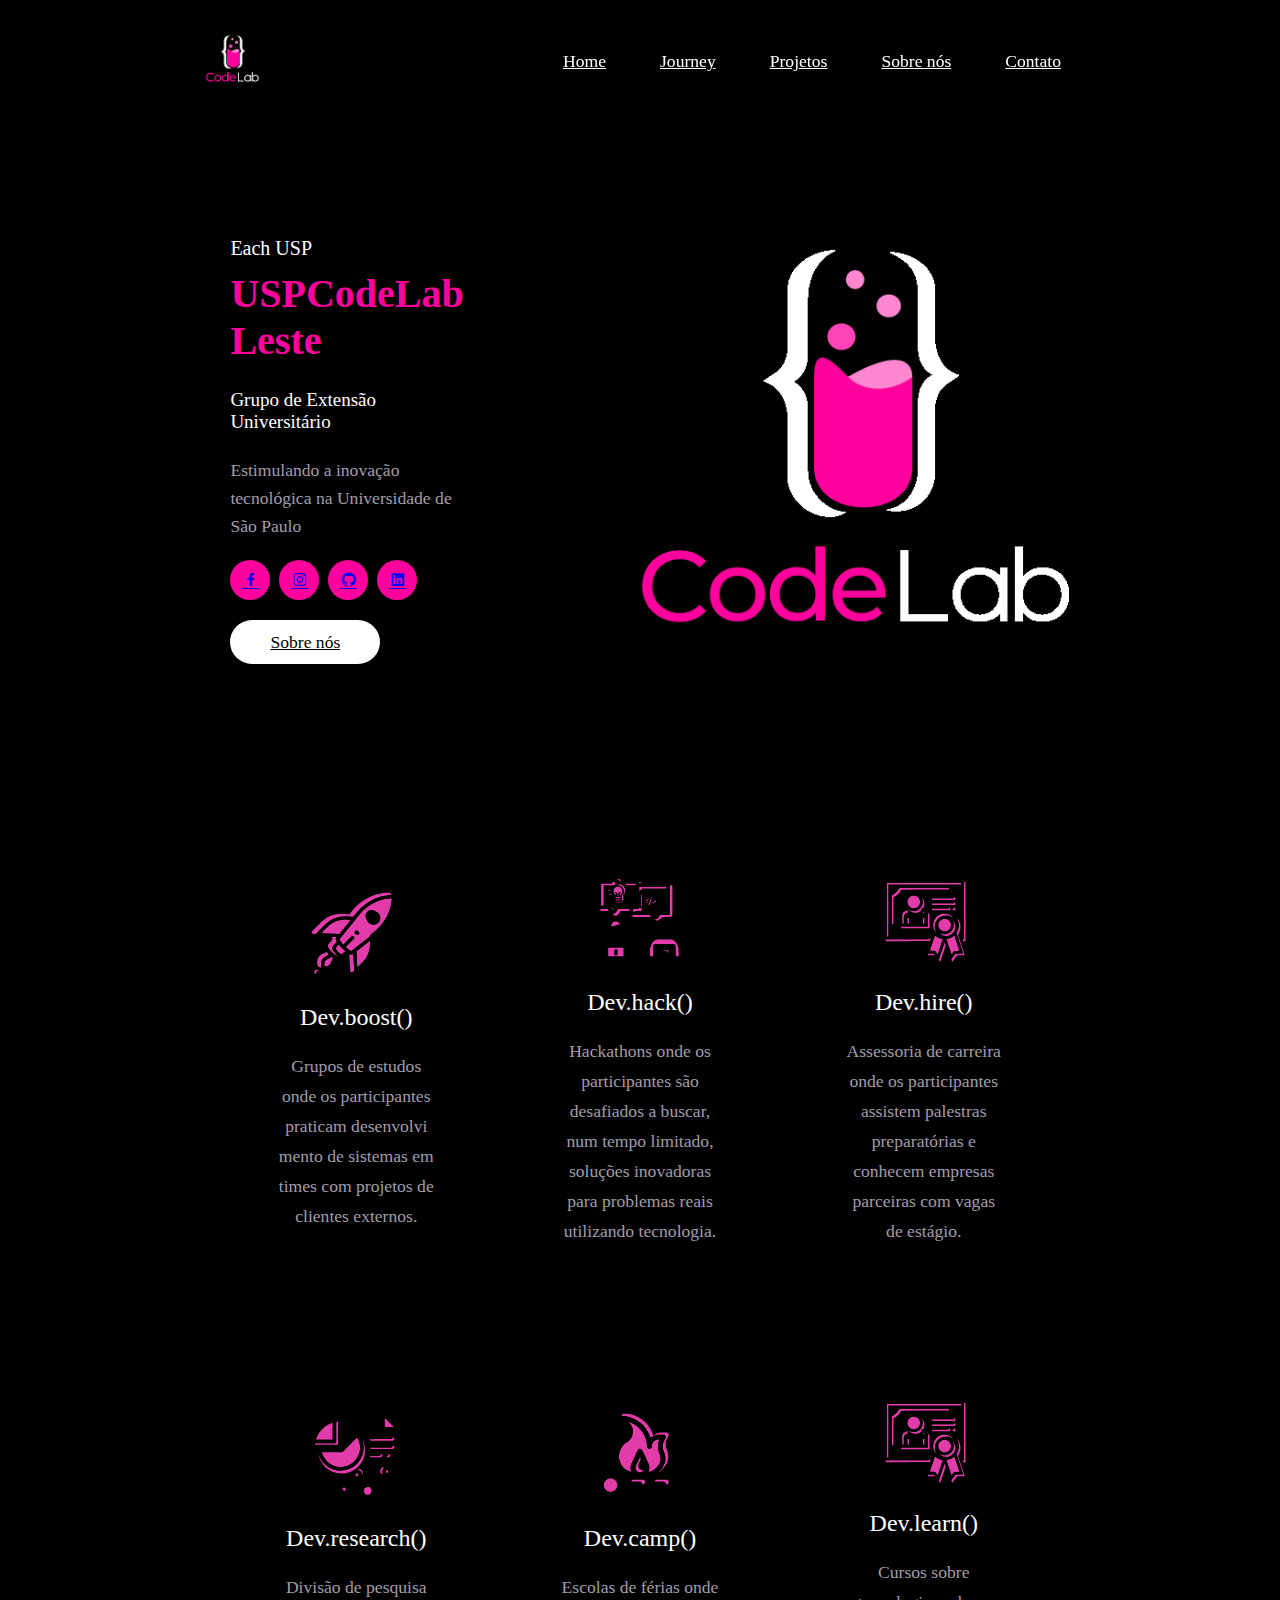
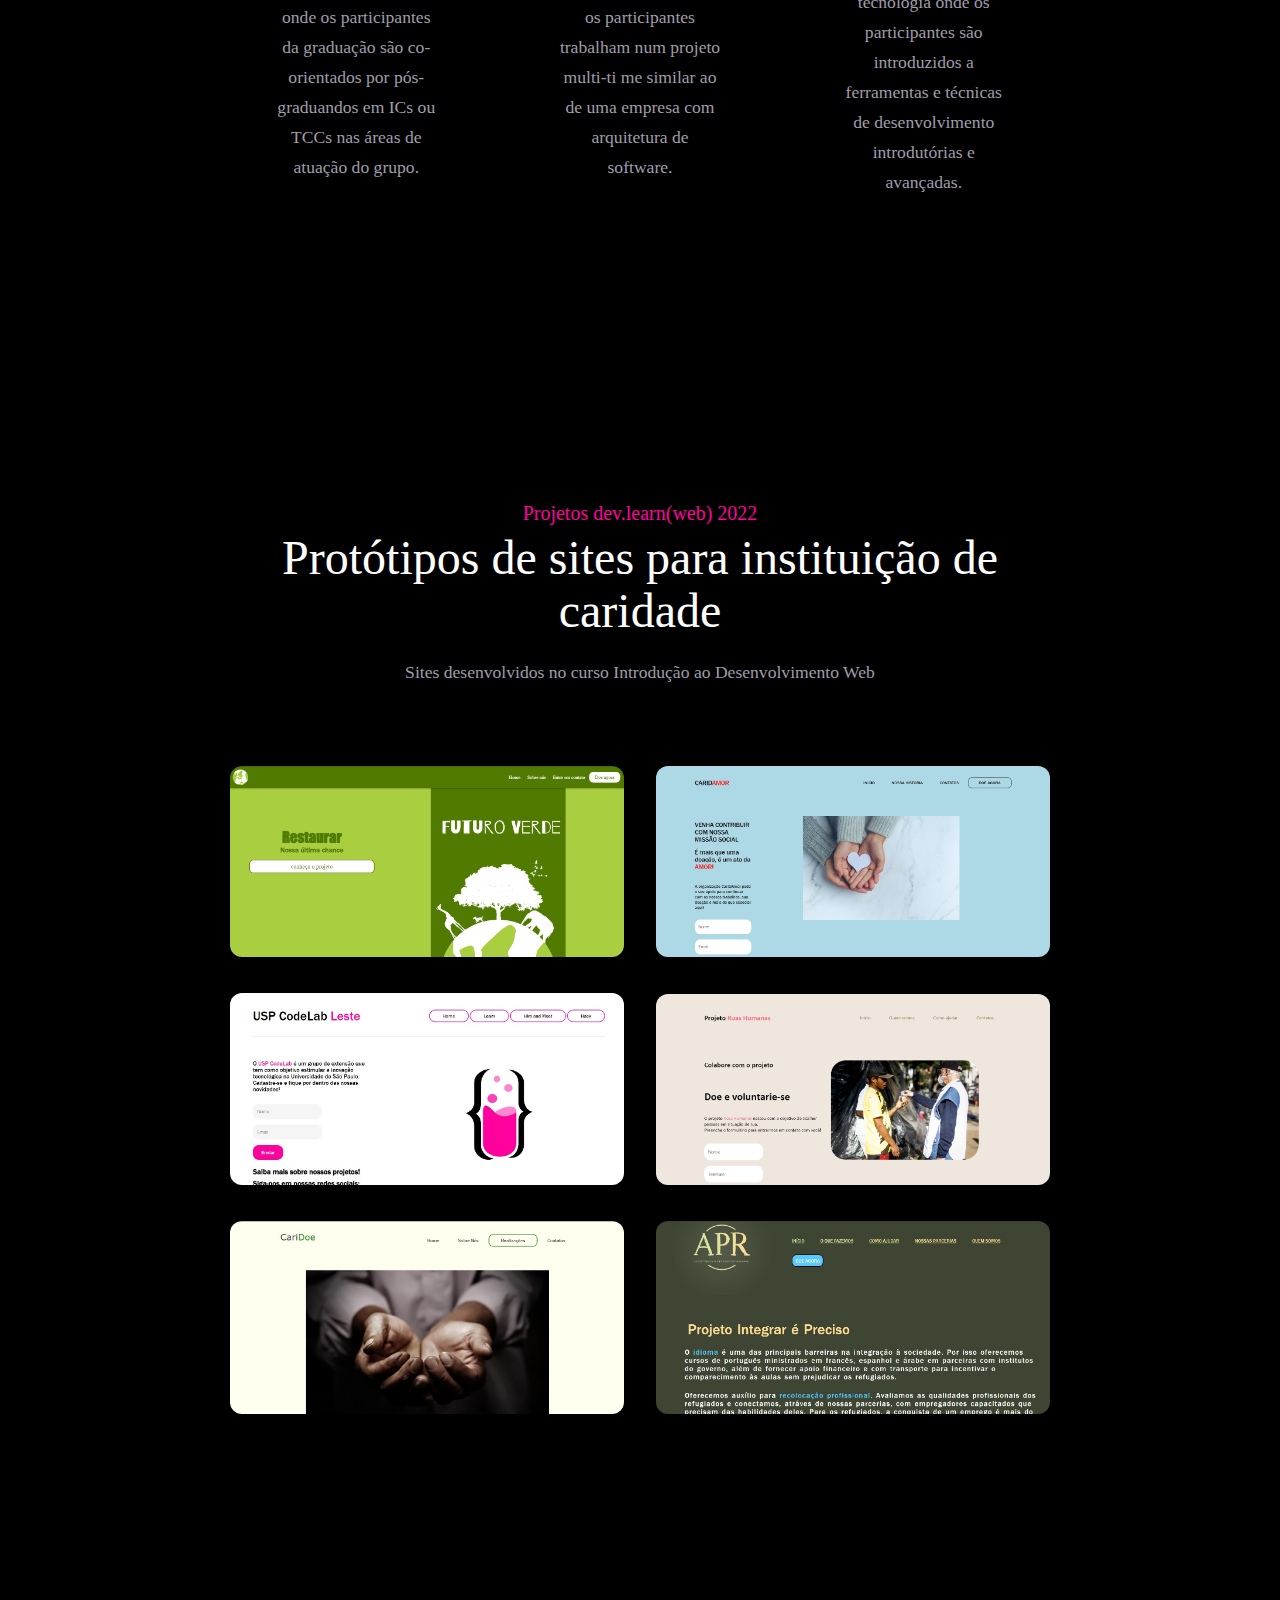
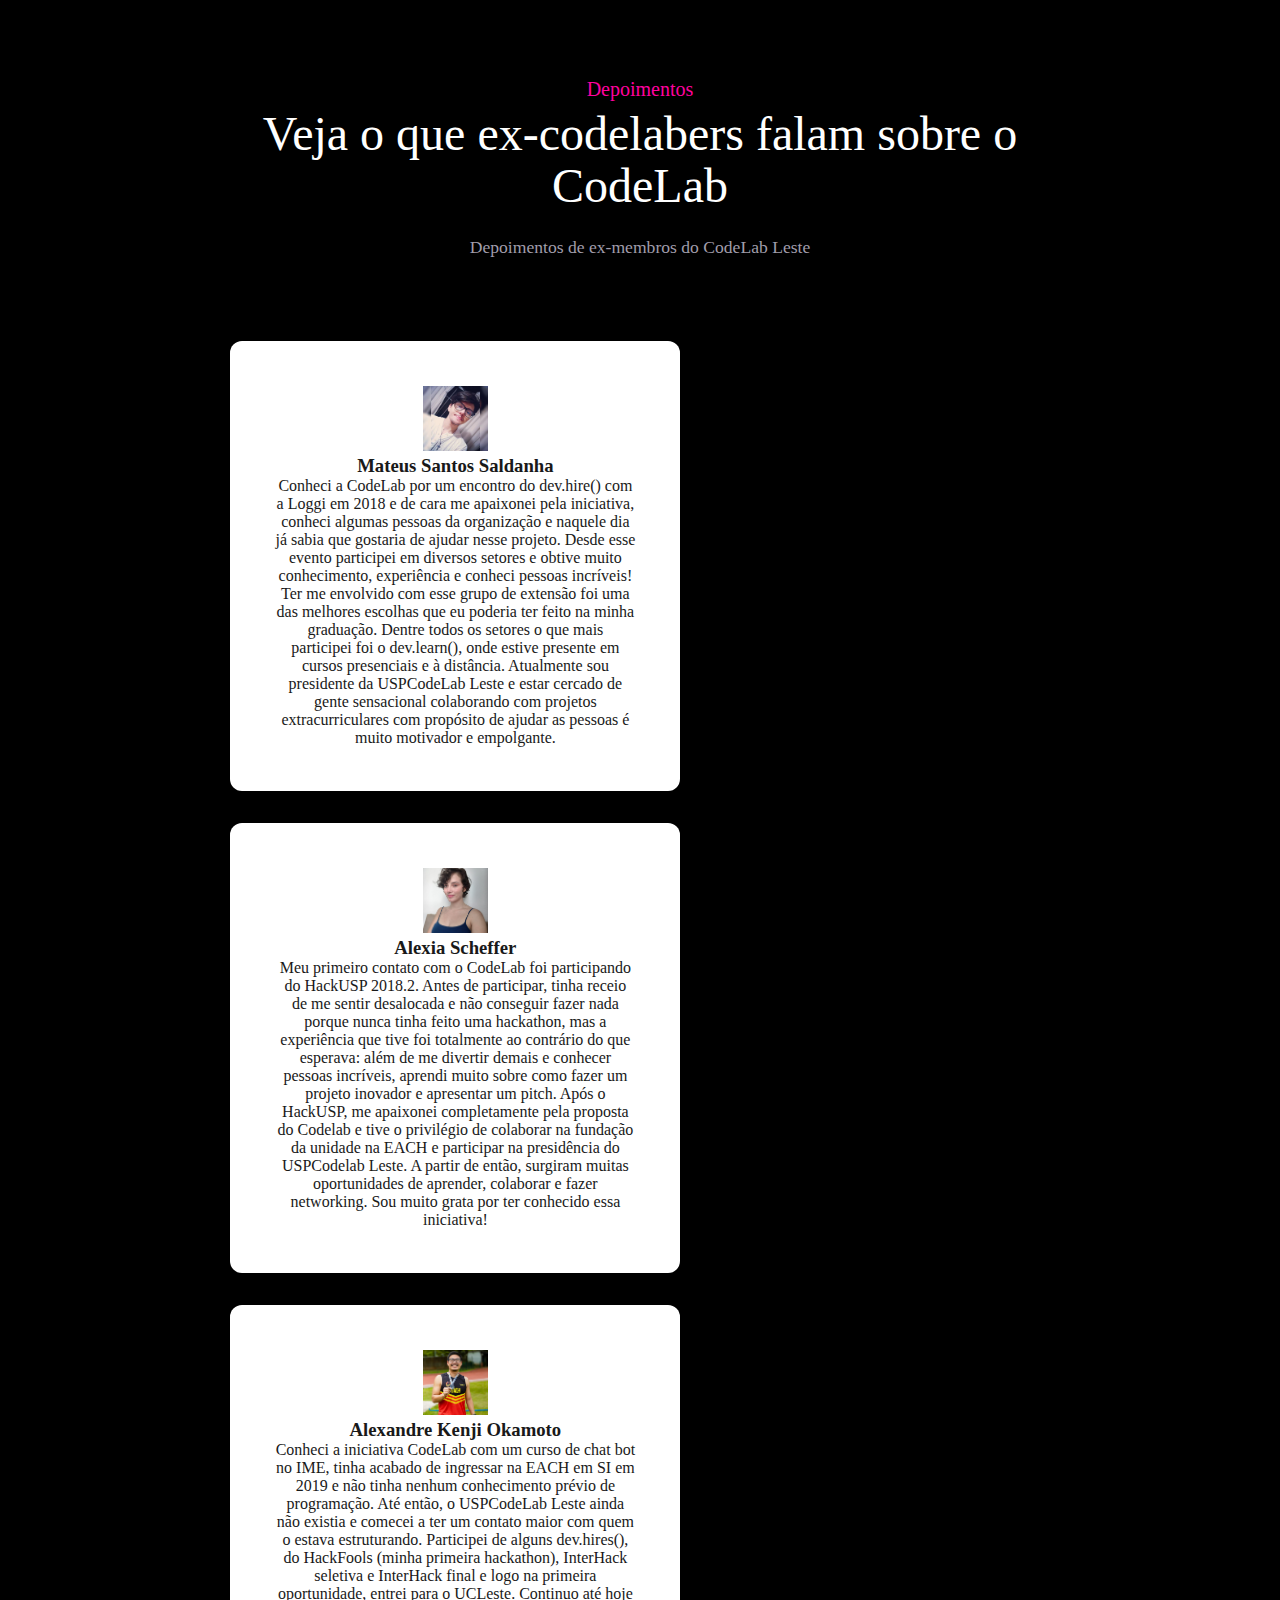
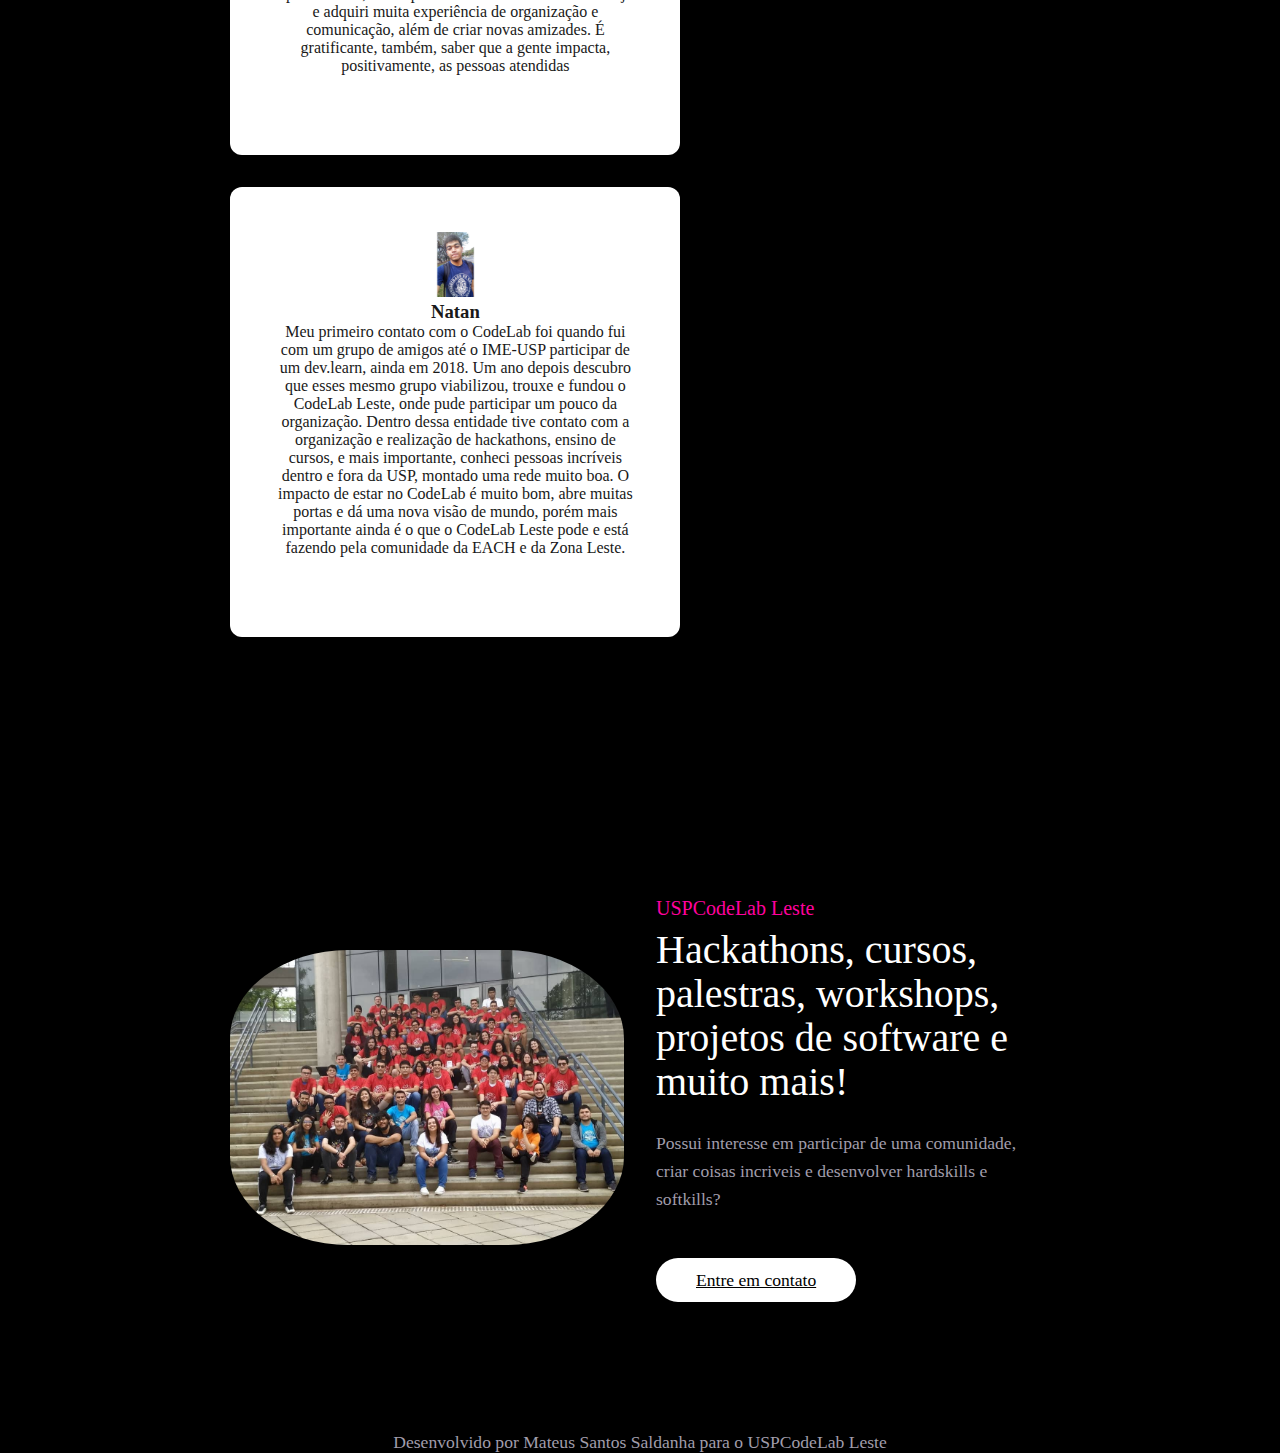
==== commit 07ffc805: "Adding depoimentos section and adding text and photos of the ex members" ====
--- a/index.html
+++ b/index.html
@@ -110,8 +110,7 @@
                         projeto multi-ti
                         me similar ao de
                         uma empresa com arquitetura de
-                        sof
-                        wt.</p>
+                        software.</p>
             </div>
             <div class="sub-box">
                 <div class="sub-img">
@@ -190,7 +189,40 @@
             </div>
             <div class="depoimentos-content">
                 <div class="row">
-
+                    <div class="s s-one">
+                        <img src="./imgs/depoimentos/Mateus Santos.jpg" alt="imagem de Mateus Santos">
+                    </div>
+                    <h3>Mateus Santos Saldanha</h3>
+                    <p>Conheci a CodeLab por um encontro do dev.hire() com a Loggi em 2018 e de cara me apaixonei pela iniciativa, conheci algumas pessoas da organização e naquele dia já sabia que gostaria de ajudar nesse projeto. Desde esse evento participei em diversos setores e obtive muito conhecimento, experiência e conheci pessoas incríveis!
+                        Ter me envolvido com esse grupo de extensão foi uma das melhores escolhas que eu poderia ter feito na minha graduação. Dentre todos os setores o que mais participei foi o dev.learn(), onde estive presente em cursos presenciais e à distância.
+                        Atualmente sou presidente da USPCodeLab Leste e estar cercado de gente sensacional colaborando com projetos extracurriculares com propósito de ajudar as pessoas é muito motivador e empolgante.</p>
+                </div>
+
+                <div class="row">
+                    <div class="s s-one">
+                        <img src="./imgs/depoimentos/Alexia.jpg" alt="imagem da Alexia Scheffer ">
+                    </div>
+                    <h3>Alexia Scheffer</h3>
+                    <p>Meu primeiro contato com o CodeLab foi participando do HackUSP 2018.2. Antes de participar, tinha receio de me sentir desalocada e não conseguir fazer nada porque nunca tinha feito uma hackathon, mas a experiência que tive foi totalmente ao contrário do que esperava: além de me divertir demais e conhecer pessoas incríveis, aprendi muito sobre como fazer um projeto inovador e apresentar um pitch.
+                        Após o HackUSP, me apaixonei completamente pela proposta do Codelab e tive o privilégio de colaborar na fundação da unidade na EACH e participar na presidência do USPCodelab Leste. A partir de então, surgiram muitas oportunidades de aprender, colaborar e fazer networking. Sou muito grata por ter conhecido essa iniciativa!</p>
+                </div>
+
+                <div class="row">
+                    <div class="s s-one">
+                        <img src="./imgs/depoimentos/Alexandre.jpg" alt="imagem de Alexandre Kenji ">
+                    </div>
+                    <h3>Alexandre Kenji Okamoto</h3>
+                    <p>Conheci a iniciativa CodeLab com um curso de chat bot no IME, tinha acabado de ingressar na EACH em SI em 2019 e não tinha nenhum conhecimento prévio de programação. Até então, o USPCodeLab Leste ainda não existia e comecei a ter um contato maior com quem o estava estruturando. Participei de alguns dev.hires(), do HackFools (minha primeira hackathon), InterHack seletiva e InterHack final e logo na primeira oportunidade, entrei para o UCLeste.
+                        Continuo até hoje e adquiri muita experiência de organização e comunicação, além de criar novas amizades. É gratificante, também, saber que a gente impacta, positivamente, as pessoas atendidas</p>
+                </div>
+
+                <div class="row">
+                    <div class="s s-one">
+                        <img src="./imgs/depoimentos/Natan.jpg" alt="imagem de Natan ">
+                    </div>
+                    <h3>Natan</h3>
+                    <p>Meu primeiro contato com o CodeLab foi quando fui com um grupo de amigos até o IME-USP participar de um dev.learn, ainda em 2018. Um ano depois descubro que esses mesmo grupo viabilizou, trouxe e fundou o CodeLab Leste, onde pude participar um pouco da organização. Dentro dessa entidade tive contato com a organização e realização de hackathons, ensino de cursos, e mais importante, conheci pessoas incríveis dentro e fora da USP, montado uma rede muito boa. O impacto de estar no CodeLab é muito bom, abre muitas portas e dá uma nova visão de mundo, porém mais importante ainda é o que o CodeLab Leste pode e está fazendo pela comunidade da EACH e da Zona Leste.
+                    </p>
                 </div>
             </div>
         </section>
--- a/css/style.css
+++ b/css/style.css
@@ -186,7 +186,7 @@
     margin-top: -200px;
     padding: 45px 45px 45px 45px;
     transition: ease .50s;
-    cursor: pointer;
+    
 }
 .sub-img img{
     max-width: 100%;
@@ -273,7 +273,6 @@
     margin-top: 5rem;
     text-align: center;
     cursor: pointer;
-
 }
 
 .col{
@@ -324,4 +323,31 @@
     color: var(--second-color);
     font-size: var(--p-font);
     text-align: center;
+}
+
+.depoimentos-content{
+    display: grid;
+    grid-template-columns: repeat(auto-fit, minmax(400px,auto));
+    grid-gap: 2rem;
+    align-items: center;
+    margin-top: 5rem;
+    text-align: center;
+    
+}
+.row{
+    background: #ffffff;
+    color: #191919;
+    box-shadow: 18px 0px 87px 0px rgb(10, 15, 70 / 7%);
+    border-radius: 12px;
+    padding: 45px 45px 45px 45px;
+    transition: ease .45s;
+    height: 450px;
+    width: 450px;
+    
+}
+
+.s img{
+    height: 65px;
+    width: 65px;
+    background: #f75124;
 }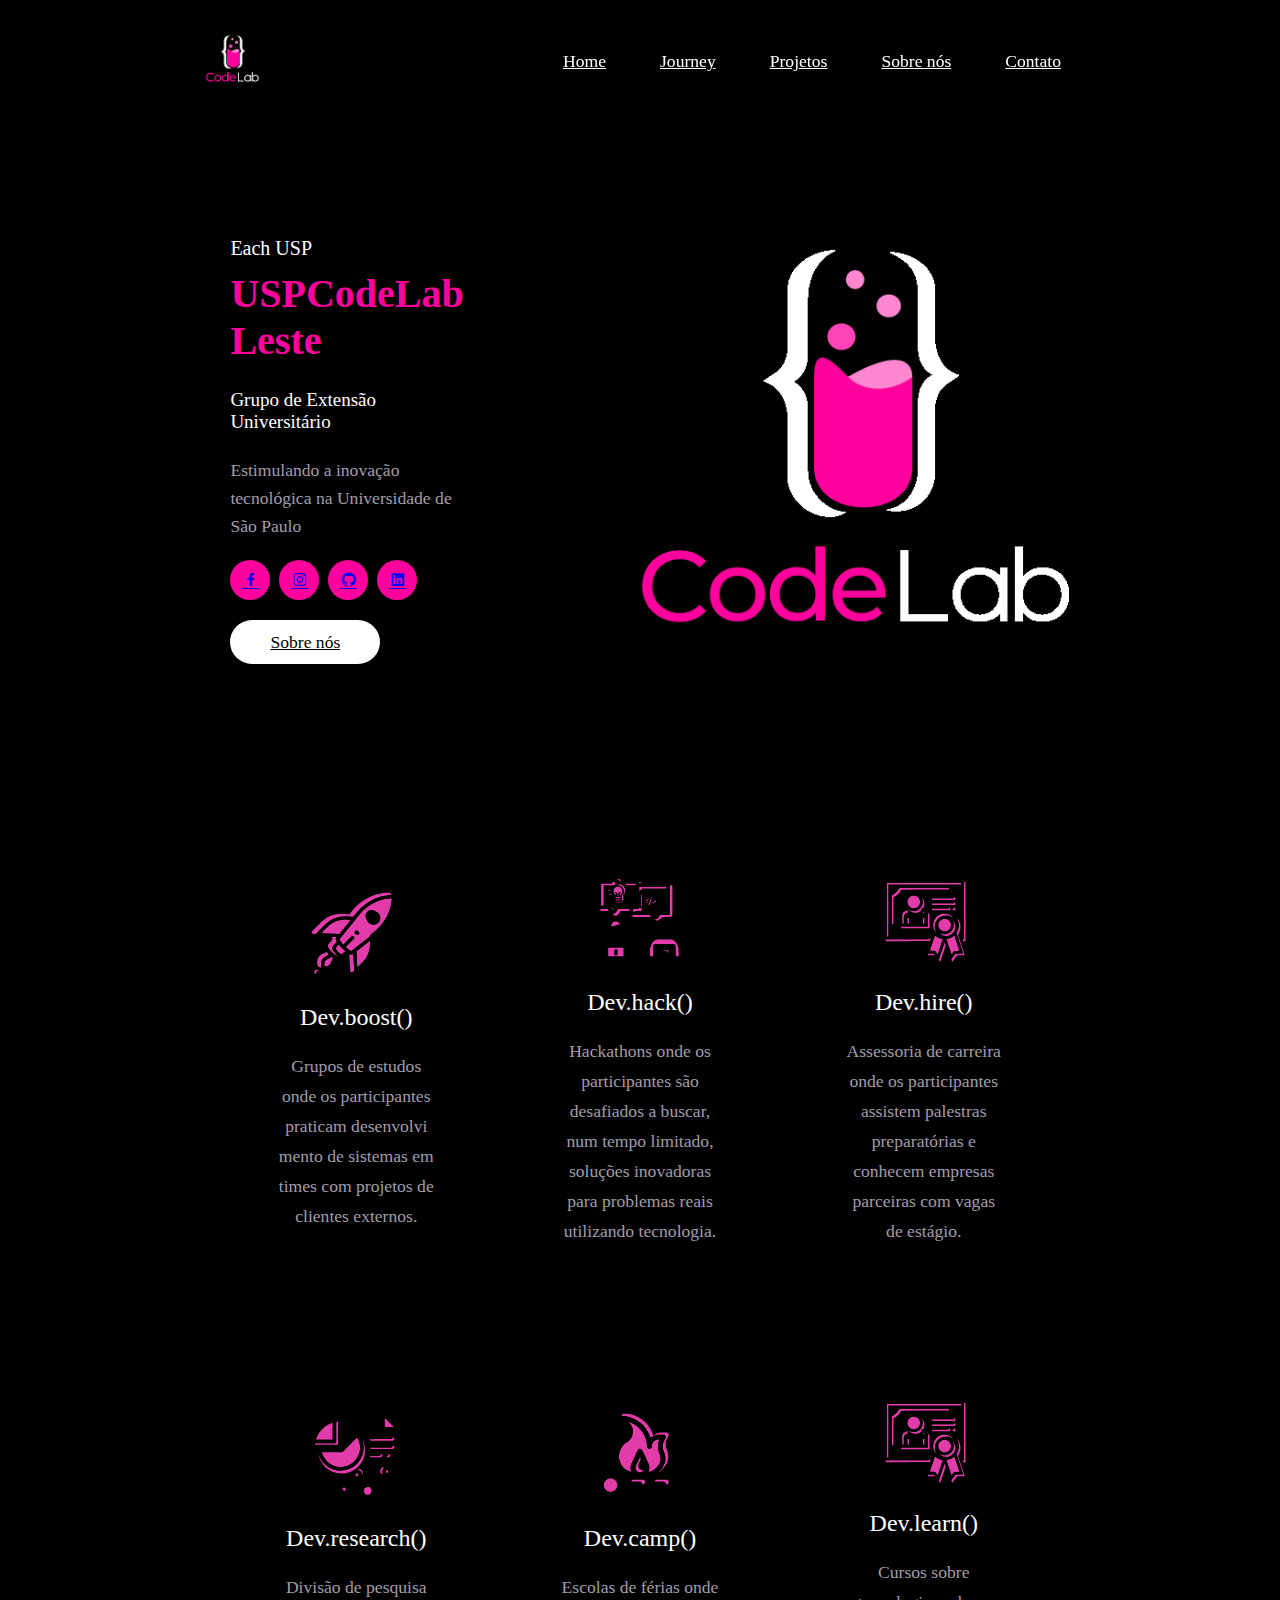
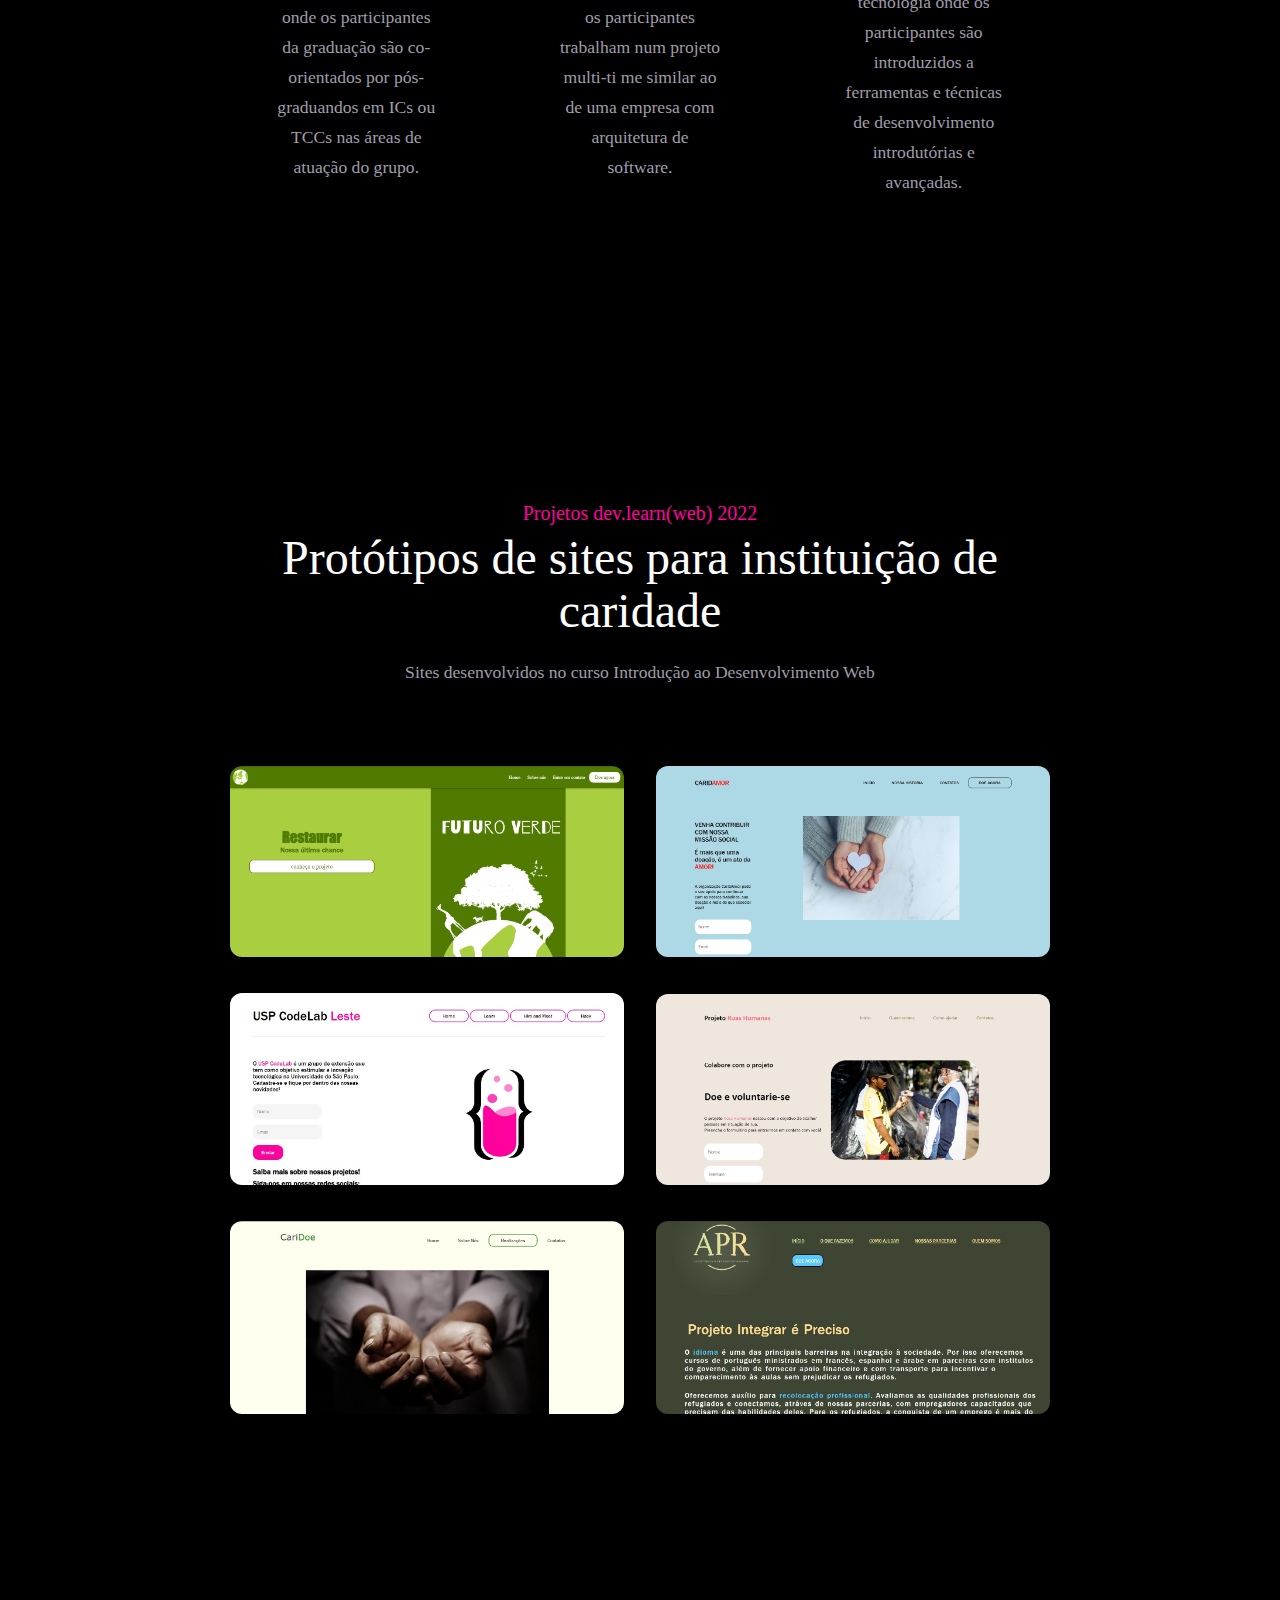
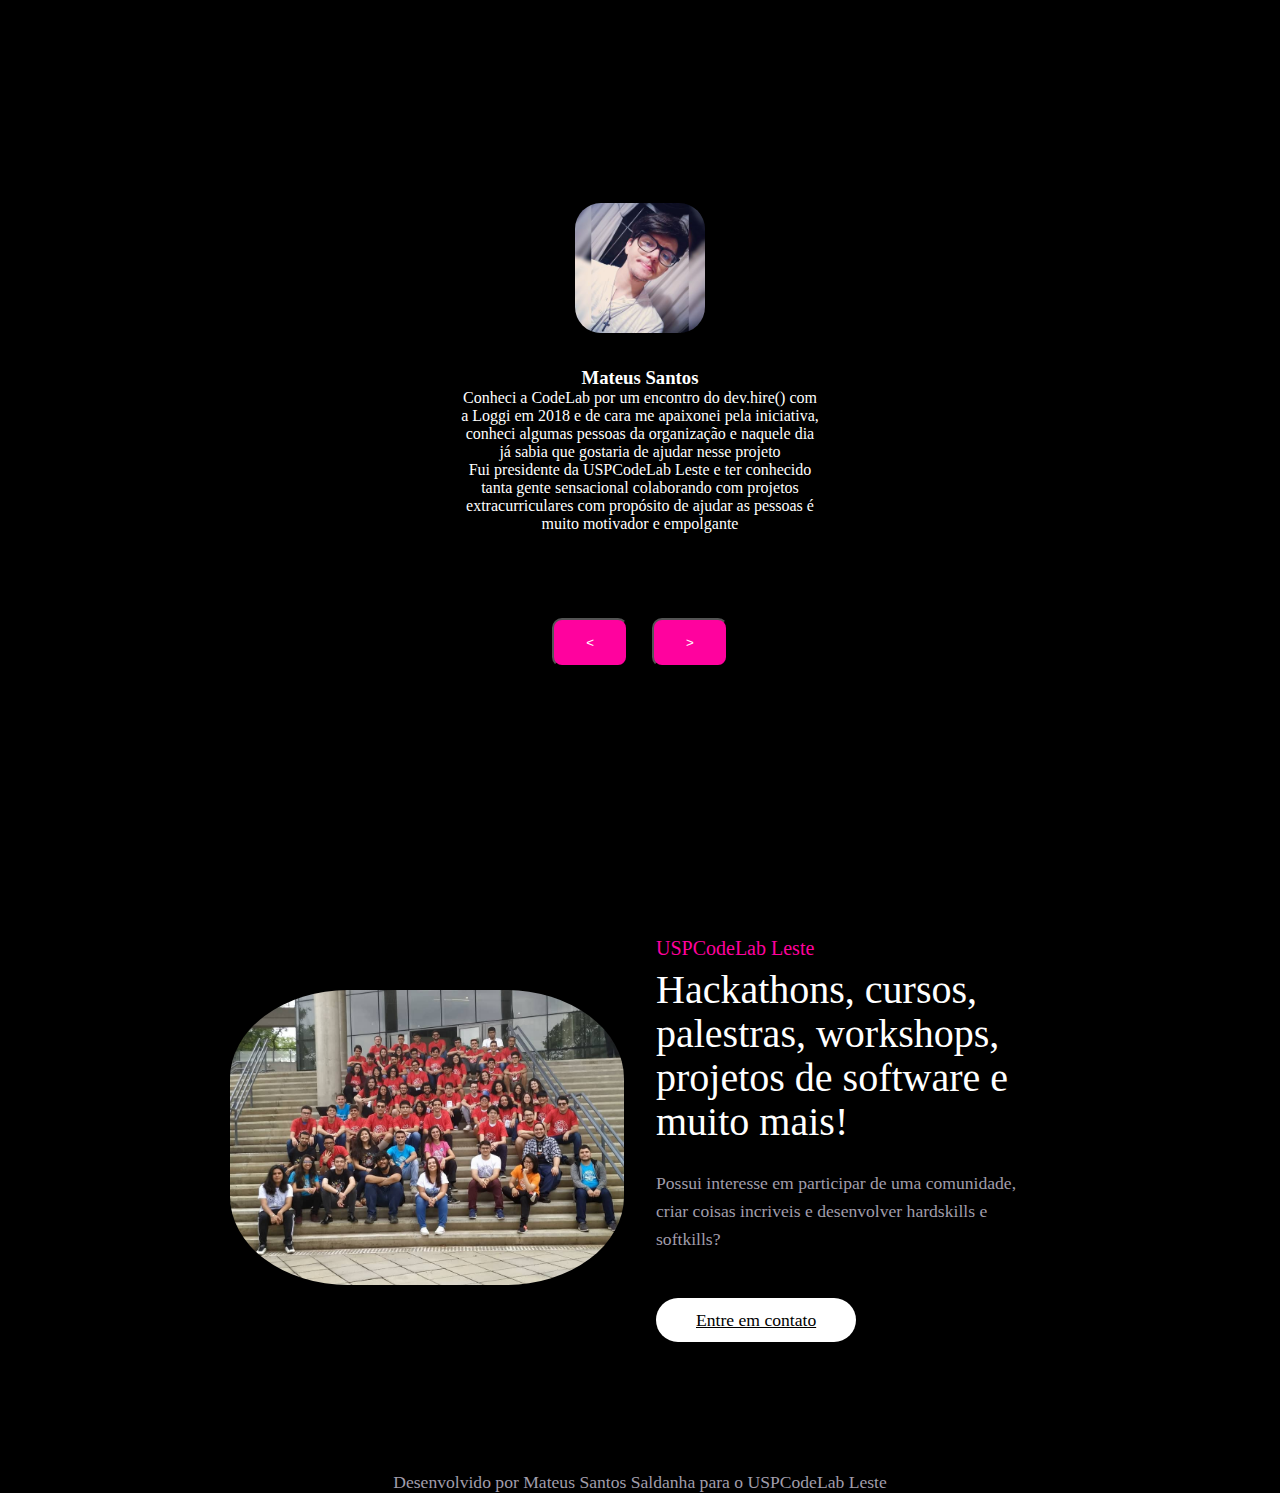
==== commit fdde99a6: "Adding slideshow with depositions from former members" ====
--- a/index.html
+++ b/index.html
@@ -180,53 +180,52 @@
 
     <!-- Projetos Dev.learn(web) -->
 
-    <!-- Depoimentos -->
-        <section class="depoimentos" id="about">
-            <div class="heading">
-                <h3>Depoimentos</h3>
-                <h2>Veja o que ex-codelabers falam sobre o CodeLab</h2>
-                <p>Depoimentos de ex-membros do CodeLab Leste</p>
-            </div>
-            <div class="depoimentos-content">
-                <div class="row">
-                    <div class="s s-one">
-                        <img src="./imgs/depoimentos/Mateus Santos.jpg" alt="imagem de Mateus Santos">
-                    </div>
-                    <h3>Mateus Santos Saldanha</h3>
-                    <p>Conheci a CodeLab por um encontro do dev.hire() com a Loggi em 2018 e de cara me apaixonei pela iniciativa, conheci algumas pessoas da organização e naquele dia já sabia que gostaria de ajudar nesse projeto. Desde esse evento participei em diversos setores e obtive muito conhecimento, experiência e conheci pessoas incríveis!
-                        Ter me envolvido com esse grupo de extensão foi uma das melhores escolhas que eu poderia ter feito na minha graduação. Dentre todos os setores o que mais participei foi o dev.learn(), onde estive presente em cursos presenciais e à distância.
-                        Atualmente sou presidente da USPCodeLab Leste e estar cercado de gente sensacional colaborando com projetos extracurriculares com propósito de ajudar as pessoas é muito motivador e empolgante.</p>
-                </div>
-
-                <div class="row">
-                    <div class="s s-one">
-                        <img src="./imgs/depoimentos/Alexia.jpg" alt="imagem da Alexia Scheffer ">
-                    </div>
-                    <h3>Alexia Scheffer</h3>
-                    <p>Meu primeiro contato com o CodeLab foi participando do HackUSP 2018.2. Antes de participar, tinha receio de me sentir desalocada e não conseguir fazer nada porque nunca tinha feito uma hackathon, mas a experiência que tive foi totalmente ao contrário do que esperava: além de me divertir demais e conhecer pessoas incríveis, aprendi muito sobre como fazer um projeto inovador e apresentar um pitch.
-                        Após o HackUSP, me apaixonei completamente pela proposta do Codelab e tive o privilégio de colaborar na fundação da unidade na EACH e participar na presidência do USPCodelab Leste. A partir de então, surgiram muitas oportunidades de aprender, colaborar e fazer networking. Sou muito grata por ter conhecido essa iniciativa!</p>
-                </div>
-
-                <div class="row">
-                    <div class="s s-one">
-                        <img src="./imgs/depoimentos/Alexandre.jpg" alt="imagem de Alexandre Kenji ">
-                    </div>
-                    <h3>Alexandre Kenji Okamoto</h3>
-                    <p>Conheci a iniciativa CodeLab com um curso de chat bot no IME, tinha acabado de ingressar na EACH em SI em 2019 e não tinha nenhum conhecimento prévio de programação. Até então, o USPCodeLab Leste ainda não existia e comecei a ter um contato maior com quem o estava estruturando. Participei de alguns dev.hires(), do HackFools (minha primeira hackathon), InterHack seletiva e InterHack final e logo na primeira oportunidade, entrei para o UCLeste.
-                        Continuo até hoje e adquiri muita experiência de organização e comunicação, além de criar novas amizades. É gratificante, também, saber que a gente impacta, positivamente, as pessoas atendidas</p>
-                </div>
-
-                <div class="row">
-                    <div class="s s-one">
-                        <img src="./imgs/depoimentos/Natan.jpg" alt="imagem de Natan ">
-                    </div>
-                    <h3>Natan</h3>
-                    <p>Meu primeiro contato com o CodeLab foi quando fui com um grupo de amigos até o IME-USP participar de um dev.learn, ainda em 2018. Um ano depois descubro que esses mesmo grupo viabilizou, trouxe e fundou o CodeLab Leste, onde pude participar um pouco da organização. Dentro dessa entidade tive contato com a organização e realização de hackathons, ensino de cursos, e mais importante, conheci pessoas incríveis dentro e fora da USP, montado uma rede muito boa. O impacto de estar no CodeLab é muito bom, abre muitas portas e dá uma nova visão de mundo, porém mais importante ainda é o que o CodeLab Leste pode e está fazendo pela comunidade da EACH e da Zona Leste.
-                    </p>
-                </div>
-            </div>
-        </section>
-    <!-- Depoimentos -->
+    <section class="depoimentos" id="about">
+        <div class="heading">
+            <h3></h3>
+            <h2></h2>
+            <p></p>
+        </div>
+        <div class="depoimentos-content">
+            <div class="row" id="slide1" style="display:block;">
+                <div class="s">
+                    <img src="./imgs/depoimentos/Mateus Santos.jpg" alt="">
+                </div>
+                <h3>Mateus Santos</h3>
+                <p>Conheci a CodeLab por um encontro do dev.hire() com a Loggi em 2018 e de cara me apaixonei pela iniciativa, conheci algumas pessoas da organização e naquele dia já sabia que gostaria de ajudar nesse projeto</p>
+                <p>Fui presidente da USPCodeLab Leste e ter conhecido tanta gente sensacional colaborando com projetos extracurriculares com propósito de ajudar as pessoas é muito motivador e empolgante</p>
+            </div>
+            <div class="row" id="slide2" style="display:none;">
+                <div class="s">
+                    <img src="./imgs/depoimentos/Alexandre.jpg" alt="">
+                </div>
+                <h3>Alexandre Kenji Okamoto</h3>
+                <p>Participei de alguns dev.hires(), do HackFools (minha primeira hackathon), InterHack e logo na primeira oportunidade, entrei para o UCLeste</p>
+                <p>Adquiri muita experiência de organização e comunicação, além de criar novas amizades. É gratificante, também, saber que a gente impacta, positivamente, as pessoas atendidas</p>
+            </div>
+            <div class="row" id="slide3" style="display:none;">
+                <div class="s">
+                    <img src="./imgs/depoimentos/Alexia.jpg" alt="">
+                </div>
+                <h3>Alexia Scheffer</h3>
+                <p>Meu primeiro contato com o CodeLab foi participando do HackUSP 2018.2. Me apaixonei completamente pela proposta do Codelab e tive o privilégio de colaborar na fundação da unidade na EACH e participar na presidência do USPCodelab Leste. A partir de então, surgiram muitas oportunidades de aprender, colaborar e fazer networking. Sou muito grata por ter conhecido essa iniciativa!
+                </p>
+            </div>
+            <div class="row" id="slide4" style="display:none;">
+                <div class="s">
+                    <img src="./imgs/depoimentos/Natan.jpg" alt="">
+                </div>
+                <h3>Natan</h3>
+                <p>Meu primeiro contato com o CodeLab foi quando fui com um grupo de amigos até o IME-USP participar de um dev.learn, ainda em 2018</p>
+                <p>O impacto de estar no CodeLab é muito bom, abre muitas portas e dá uma nova visão de mundo, porém mais importante ainda é o que o CodeLab Leste pode e está fazendo pela comunidade da EACH e da Zona Leste</p>
+                
+            </div>
+            
+        </div>
+        <button class="prev">&lt;</button>
+        <button class="next">&gt;</button>
+    </section>
+    
 
         <!-- Sobre nós -->
         <section class="about" id="contato">
@@ -249,6 +248,8 @@
         </footer>
     <!-- Footer -->
     <!--Link to javascript -->
+
+
     <script type="text/javascript" src="js/index.js"></script>
 </body>
 </html>--- a/css/style.css
+++ b/css/style.css
@@ -332,11 +332,16 @@
     align-items: center;
     margin-top: 5rem;
     text-align: center;
+    display: flex;
+    justify-content: center;
+    align-items: center;
+}
+
+  
+  
+.row{
     
-}
-.row{
-    background: #ffffff;
-    color: #191919;
+    color: white;
     box-shadow: 18px 0px 87px 0px rgb(10, 15, 70 / 7%);
     border-radius: 12px;
     padding: 45px 45px 45px 45px;
@@ -346,8 +351,44 @@
     
 }
 
+.row p´{
+    font-size: var(--p-font);
+}
+
 .s img{
-    height: 65px;
-    width: 65px;
-    background: #f75124;
-}+    height: 130px;
+    width: 130px;
+    border-radius: 20%;
+    margin-bottom: 30px;
+}
+
+.depoimentos {
+    text-align: center;
+ }
+ 
+ button {
+    background-color: var(--main-color);
+    color: white;
+    padding: 15px 32px;
+    text-align: center;
+    text-decoration: none;
+    display: inline-block;
+    margin: 10px;
+    border-radius: 10px;
+ }
+ 
+ button:hover {
+    background-color: var(--main-color);
+ }
+
+ 
+ 
+ 
+ 
+ 
+
+
+
+
+
+
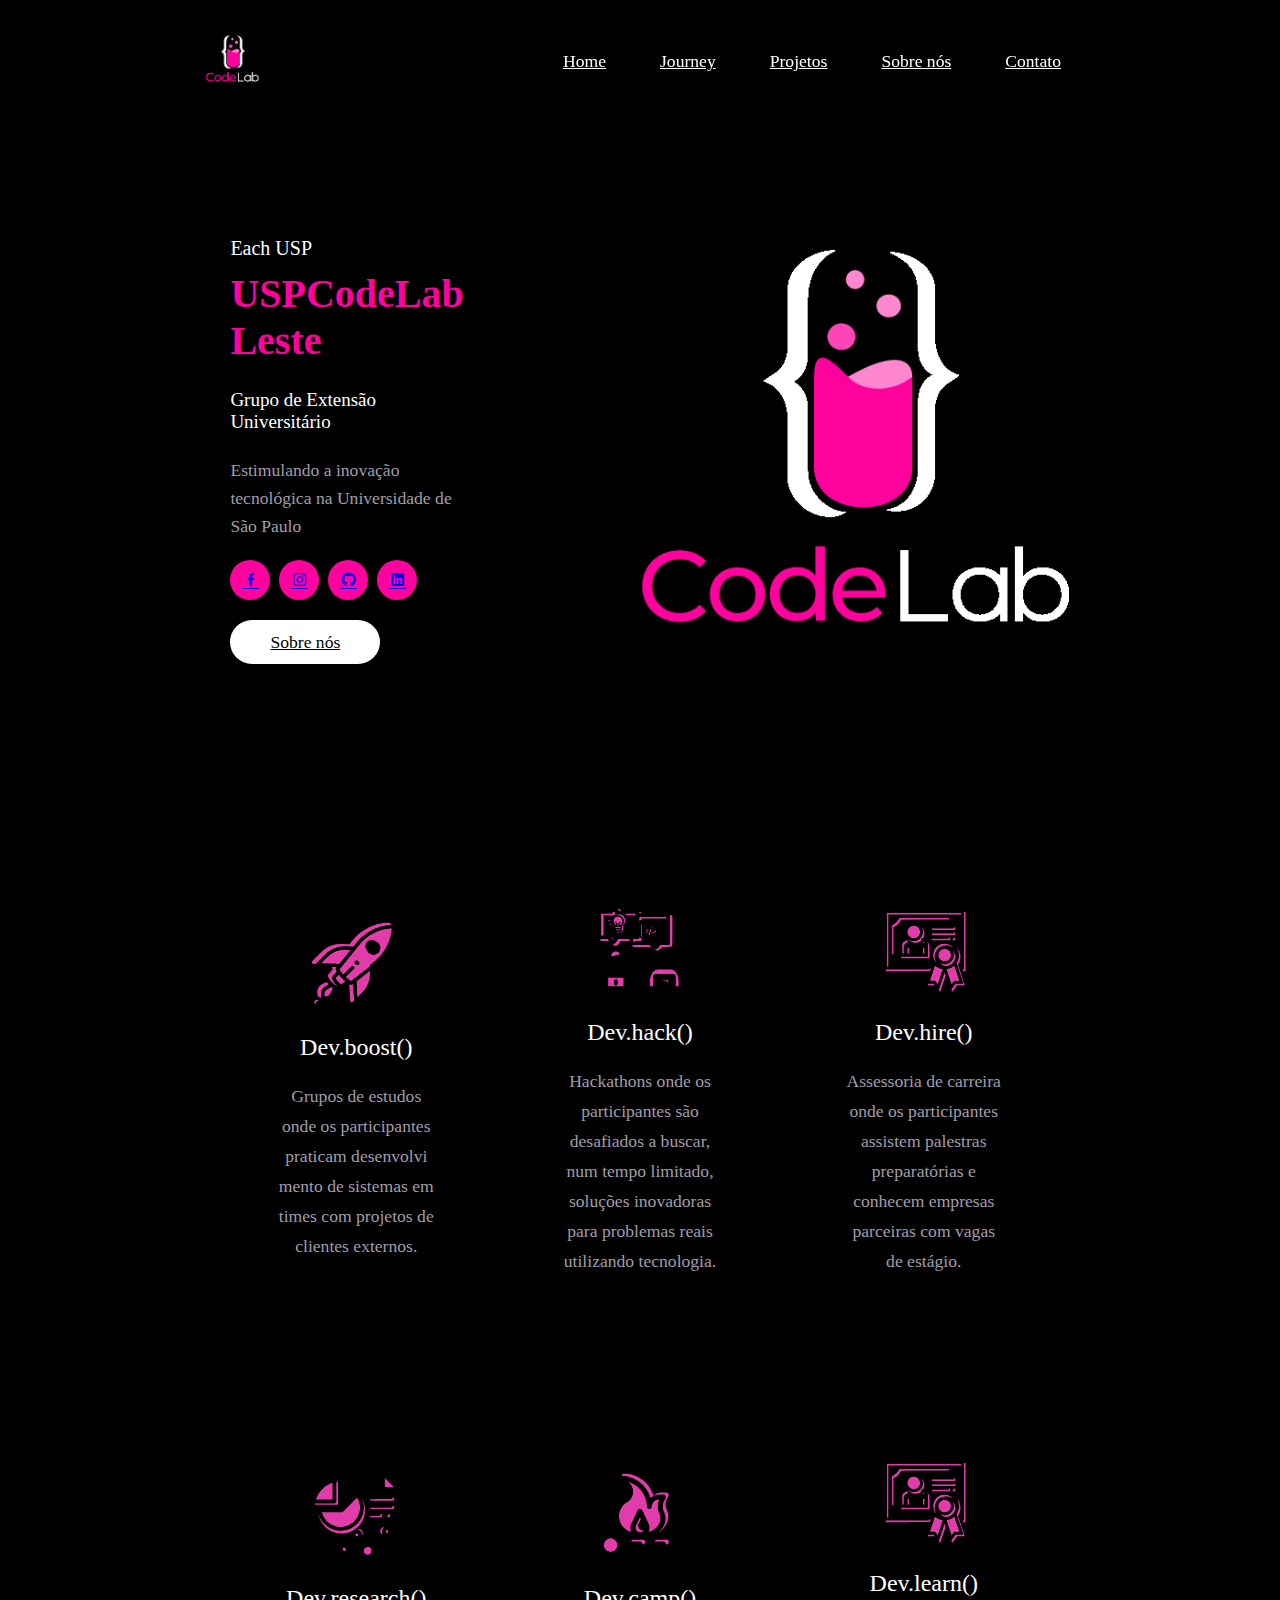
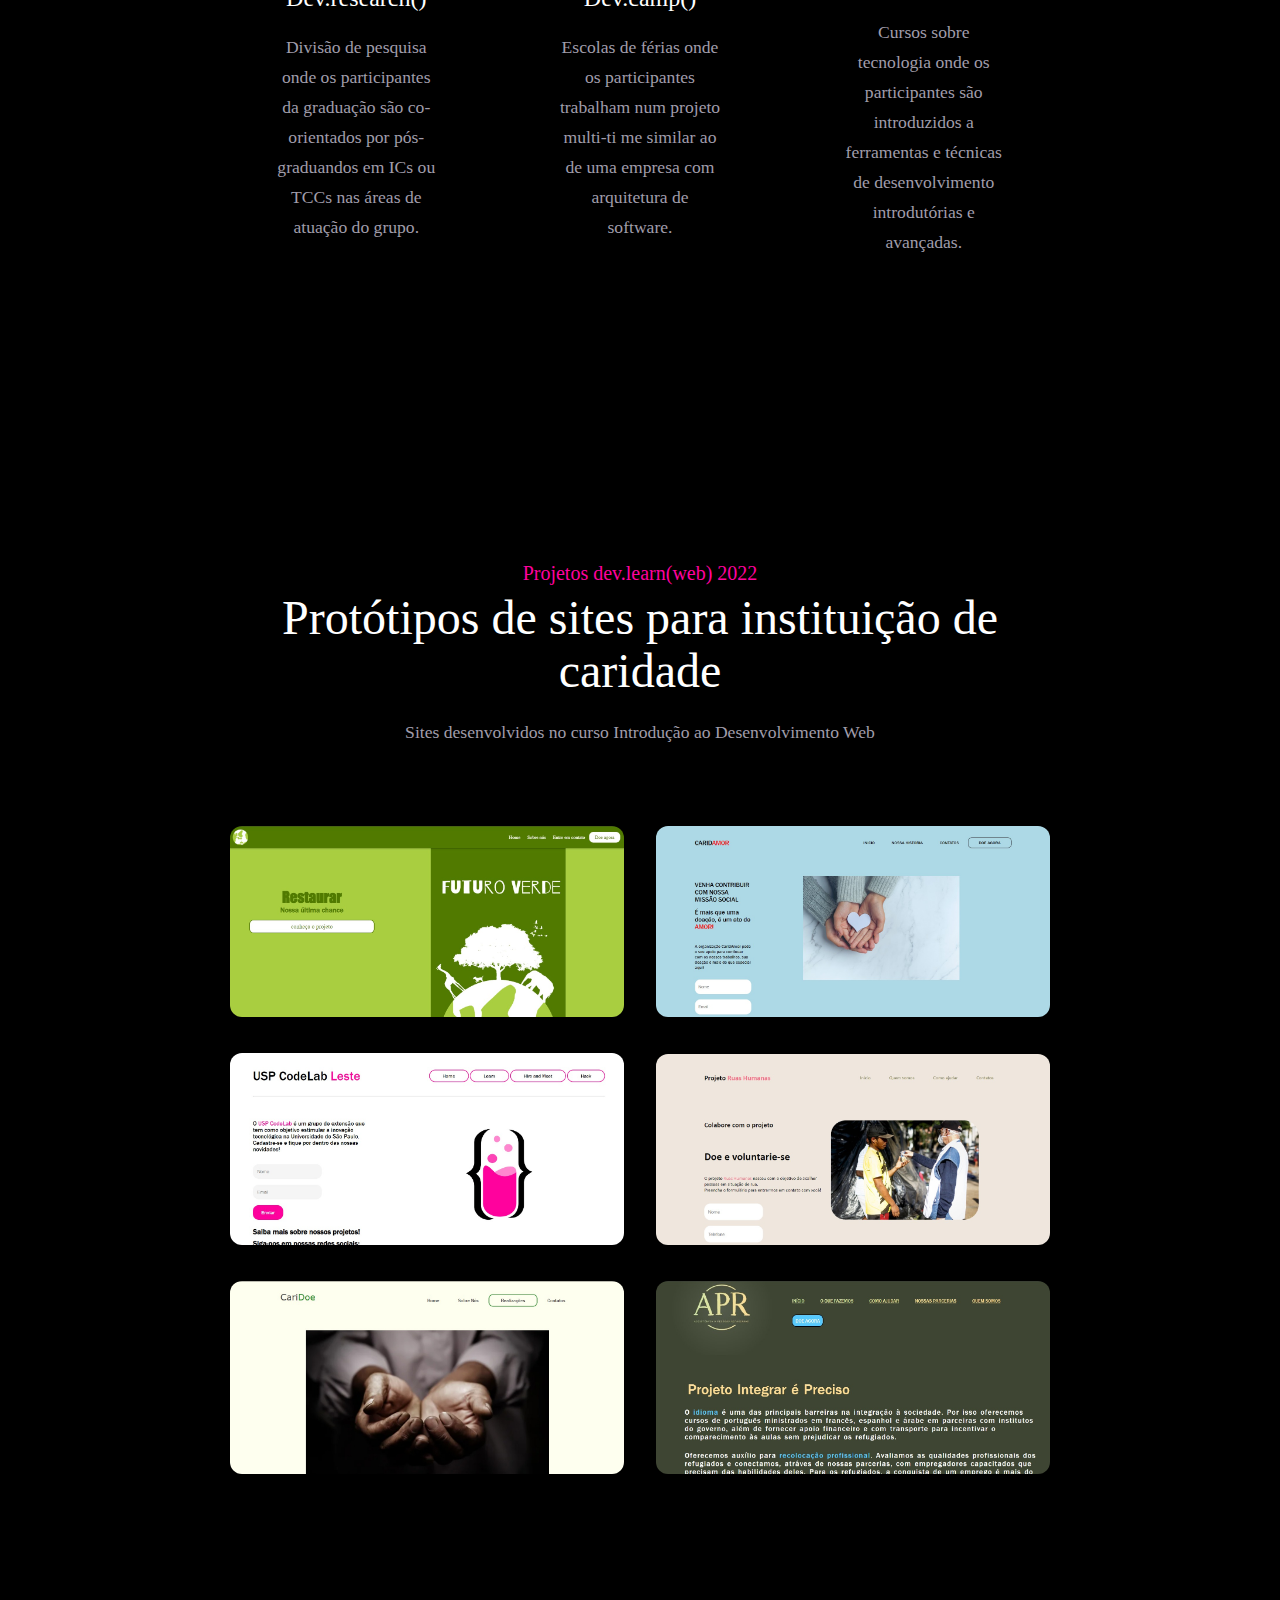
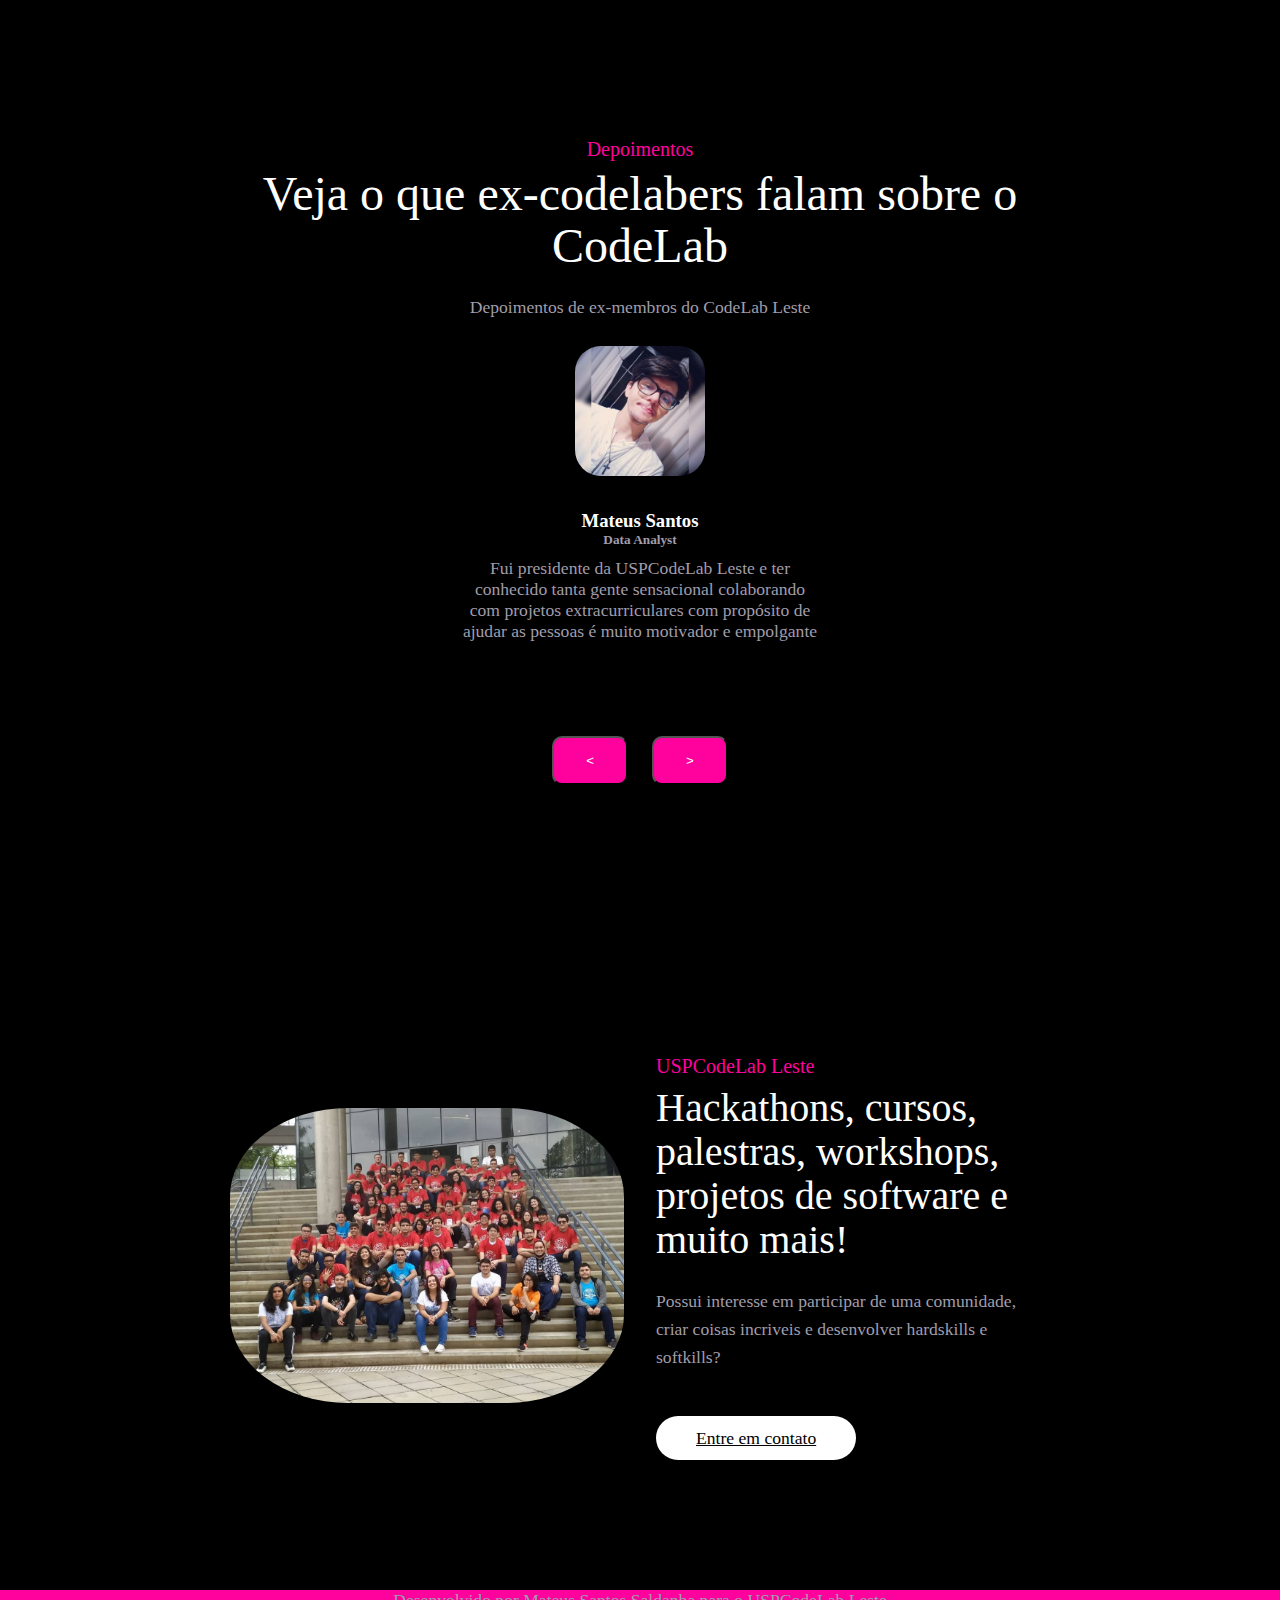
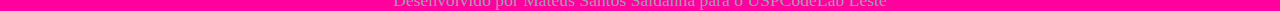
==== commit 2772b430: "Fixing responsive problems" ====
--- a/index.html
+++ b/index.html
@@ -87,7 +87,7 @@
             </div>
         </div>
     </section>
-    <section class="sub-service">
+    <section class="sub-service2">
         <div class="items">
             <div class="sub-box">
                 <div class="sub-img">
@@ -182,9 +182,9 @@
 
     <section class="depoimentos" id="about">
         <div class="heading">
-            <h3></h3>
-            <h2></h2>
-            <p></p>
+            <h3>Depoimentos</h3>
+            <h2>Veja o que ex-codelabers falam sobre o CodeLab</h2>
+            <p>Depoimentos de ex-membros do CodeLab Leste</p>
         </div>
         <div class="depoimentos-content">
             <div class="row" id="slide1" style="display:block;">
@@ -192,7 +192,7 @@
                     <img src="./imgs/depoimentos/Mateus Santos.jpg" alt="">
                 </div>
                 <h3>Mateus Santos</h3>
-                <p>Conheci a CodeLab por um encontro do dev.hire() com a Loggi em 2018 e de cara me apaixonei pela iniciativa, conheci algumas pessoas da organização e naquele dia já sabia que gostaria de ajudar nesse projeto</p>
+                <h5><strong>Data Analyst</strong></h5>
                 <p>Fui presidente da USPCodeLab Leste e ter conhecido tanta gente sensacional colaborando com projetos extracurriculares com propósito de ajudar as pessoas é muito motivador e empolgante</p>
             </div>
             <div class="row" id="slide2" style="display:none;">
@@ -200,7 +200,7 @@
                     <img src="./imgs/depoimentos/Alexandre.jpg" alt="">
                 </div>
                 <h3>Alexandre Kenji Okamoto</h3>
-                <p>Participei de alguns dev.hires(), do HackFools (minha primeira hackathon), InterHack e logo na primeira oportunidade, entrei para o UCLeste</p>
+                <h5><strong>Estagiário de Inteligência de Mercado e Economia</strong></h5>
                 <p>Adquiri muita experiência de organização e comunicação, além de criar novas amizades. É gratificante, também, saber que a gente impacta, positivamente, as pessoas atendidas</p>
             </div>
             <div class="row" id="slide3" style="display:none;">
@@ -208,19 +208,19 @@
                     <img src="./imgs/depoimentos/Alexia.jpg" alt="">
                 </div>
                 <h3>Alexia Scheffer</h3>
-                <p>Meu primeiro contato com o CodeLab foi participando do HackUSP 2018.2. Me apaixonei completamente pela proposta do Codelab e tive o privilégio de colaborar na fundação da unidade na EACH e participar na presidência do USPCodelab Leste. A partir de então, surgiram muitas oportunidades de aprender, colaborar e fazer networking. Sou muito grata por ter conhecido essa iniciativa!
+                <h5><strong>Engenheira de Dados jr</strong></h5>
+                <p>Me apaixonei completamente pela proposta do Codelab e tive o privilégio de colaborar na fundação da unidade na EACH e participar na presidência do USPCodelab Leste. Surgiram muitas oportunidades de aprender, colaborar e fazer networking.
                 </p>
             </div>
             <div class="row" id="slide4" style="display:none;">
                 <div class="s">
                     <img src="./imgs/depoimentos/Natan.jpg" alt="">
                 </div>
-                <h3>Natan</h3>
-                <p>Meu primeiro contato com o CodeLab foi quando fui com um grupo de amigos até o IME-USP participar de um dev.learn, ainda em 2018</p>
+                <h3><strong>Natan Figuereiro</strong></h3>
+                <h5><strong>Software Engineer</strong></h5>
                 <p>O impacto de estar no CodeLab é muito bom, abre muitas portas e dá uma nova visão de mundo, porém mais importante ainda é o que o CodeLab Leste pode e está fazendo pela comunidade da EACH e da Zona Leste</p>
                 
             </div>
-            
         </div>
         <button class="prev">&lt;</button>
         <button class="next">&gt;</button>
@@ -244,7 +244,9 @@
         <!-- Sobre nós -->
     <!-- Footer -->
         <footer>
-            <p>Desenvolvido por Mateus Santos Saldanha para o USPCodeLab Leste</p>
+           
+                <p>Desenvolvido por Mateus Santos Saldanha para o USPCodeLab Leste</p>
+           
         </footer>
     <!-- Footer -->
     <!--Link to javascript -->
--- a/css/style.css
+++ b/css/style.css
@@ -2,6 +2,13 @@
     padding: 0;
     margin: 0;
     box-sizing: border-box;
+}
+
+.depoimentos{
+    background: black;
+}
+.home{
+    background: black;
 }
 
 :root{
@@ -183,7 +190,7 @@
 }
 
 .sub-box{
-    margin-top: -200px;
+    margin-top: -170px;
     padding: 45px 45px 45px 45px;
     transition: ease .50s;
     
@@ -323,6 +330,8 @@
     color: var(--second-color);
     font-size: var(--p-font);
     text-align: center;
+    align-items: center;
+    background: var(--main-color);
 }
 
 .depoimentos-content{
@@ -335,10 +344,9 @@
     display: flex;
     justify-content: center;
     align-items: center;
-}
-
-  
-  
+    margin-top: -20px;
+}
+
 .row{
     
     color: white;
@@ -348,11 +356,18 @@
     transition: ease .45s;
     height: 450px;
     width: 450px;
-    
-}
-
-.row p´{
-    font-size: var(--p-font);
+
+}
+
+.row p{
+    font-size: var(--p-font);
+    color: var(--second-color);
+   
+}
+.row h5{
+    color: var(--second-color);
+    font-weight: 500;
+    margin-bottom: 10px;
 }
 
 .s img{
@@ -375,6 +390,7 @@
     display: inline-block;
     margin: 10px;
     border-radius: 10px;
+    margin-top: -250px;
  }
  
  button:hover {
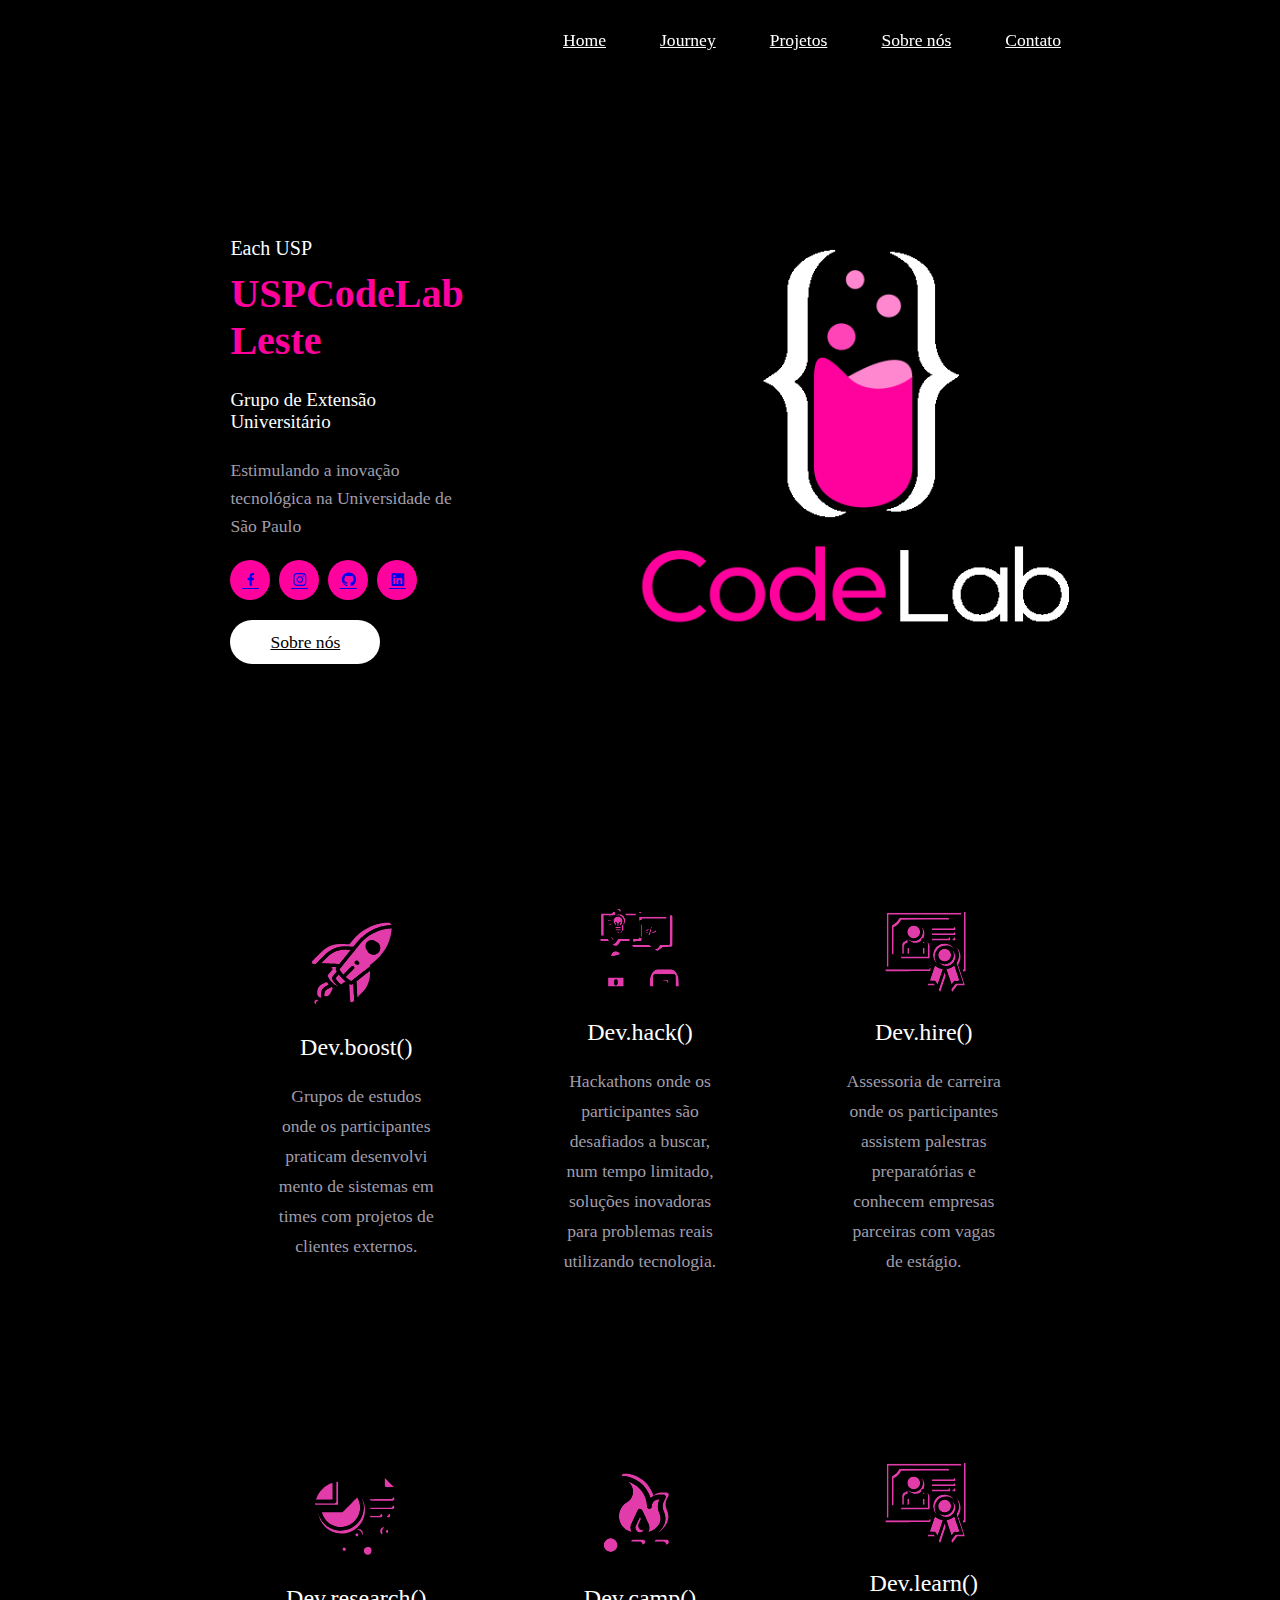
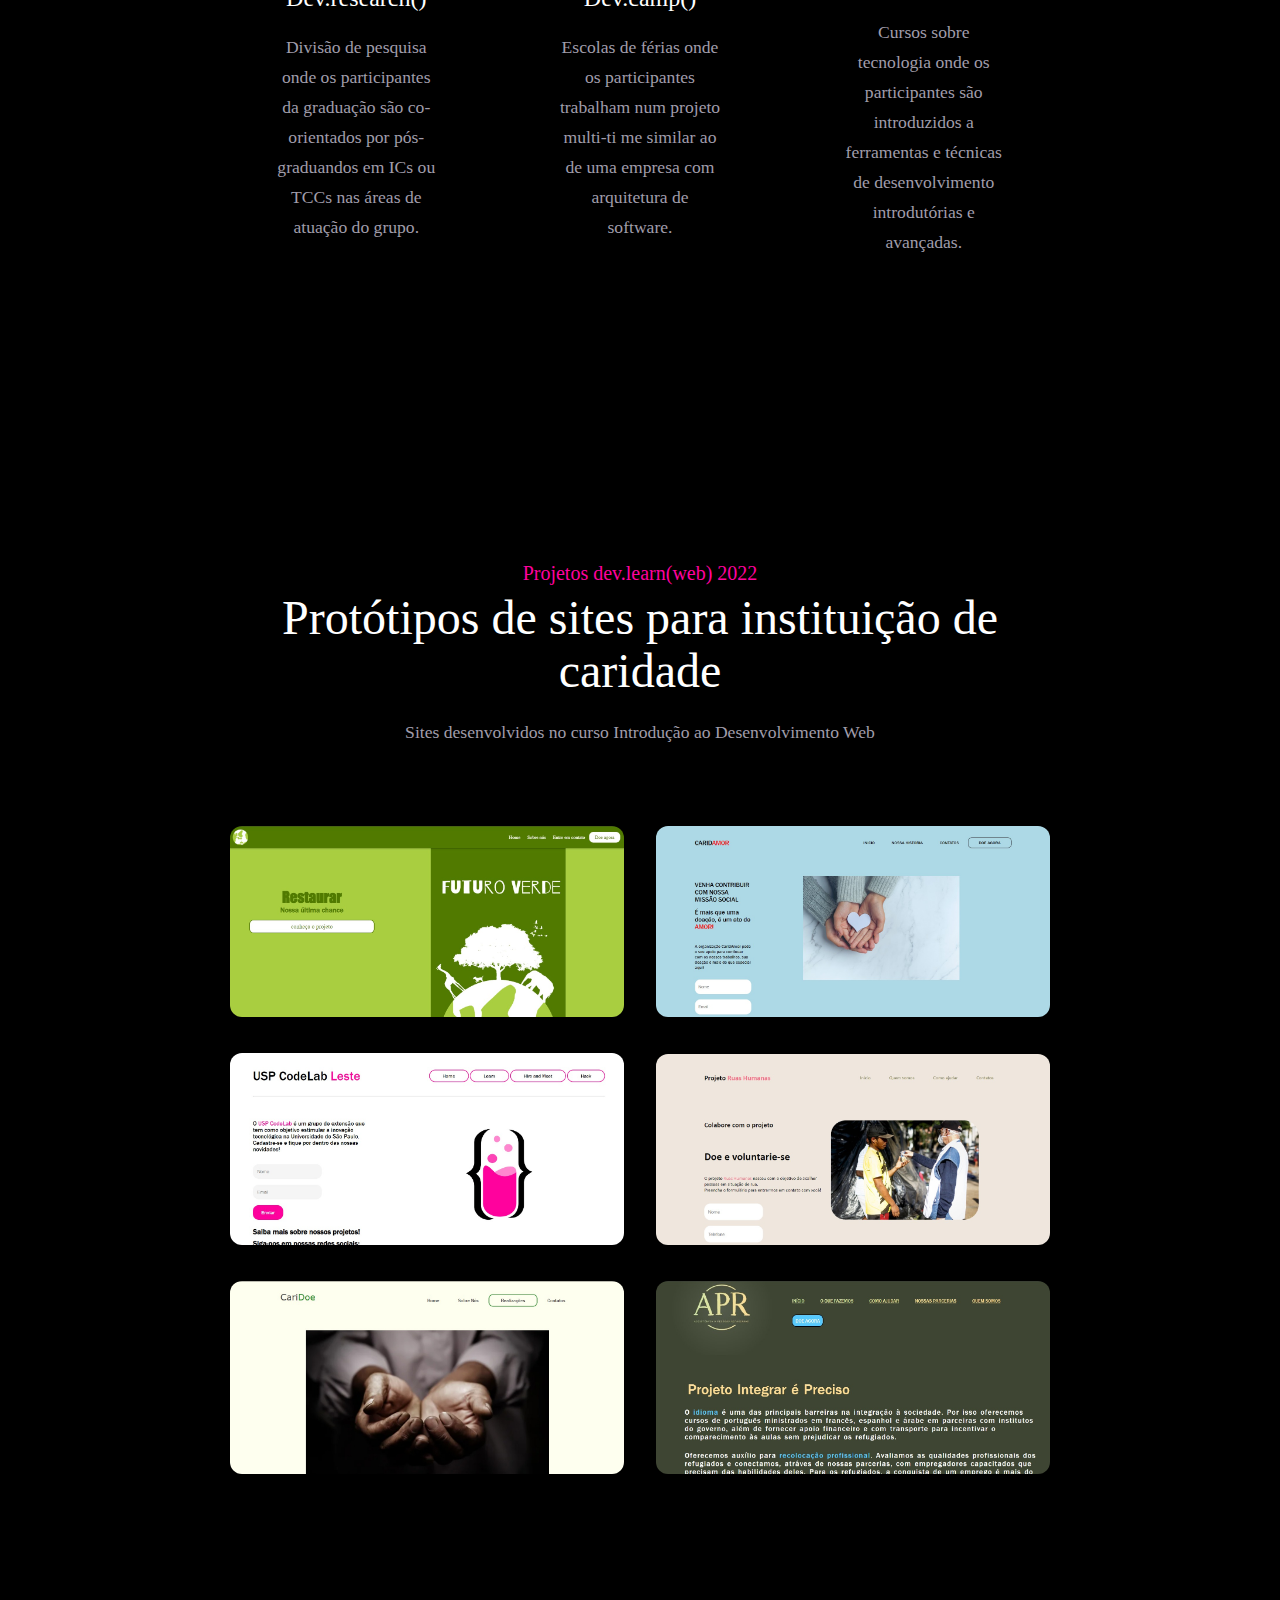
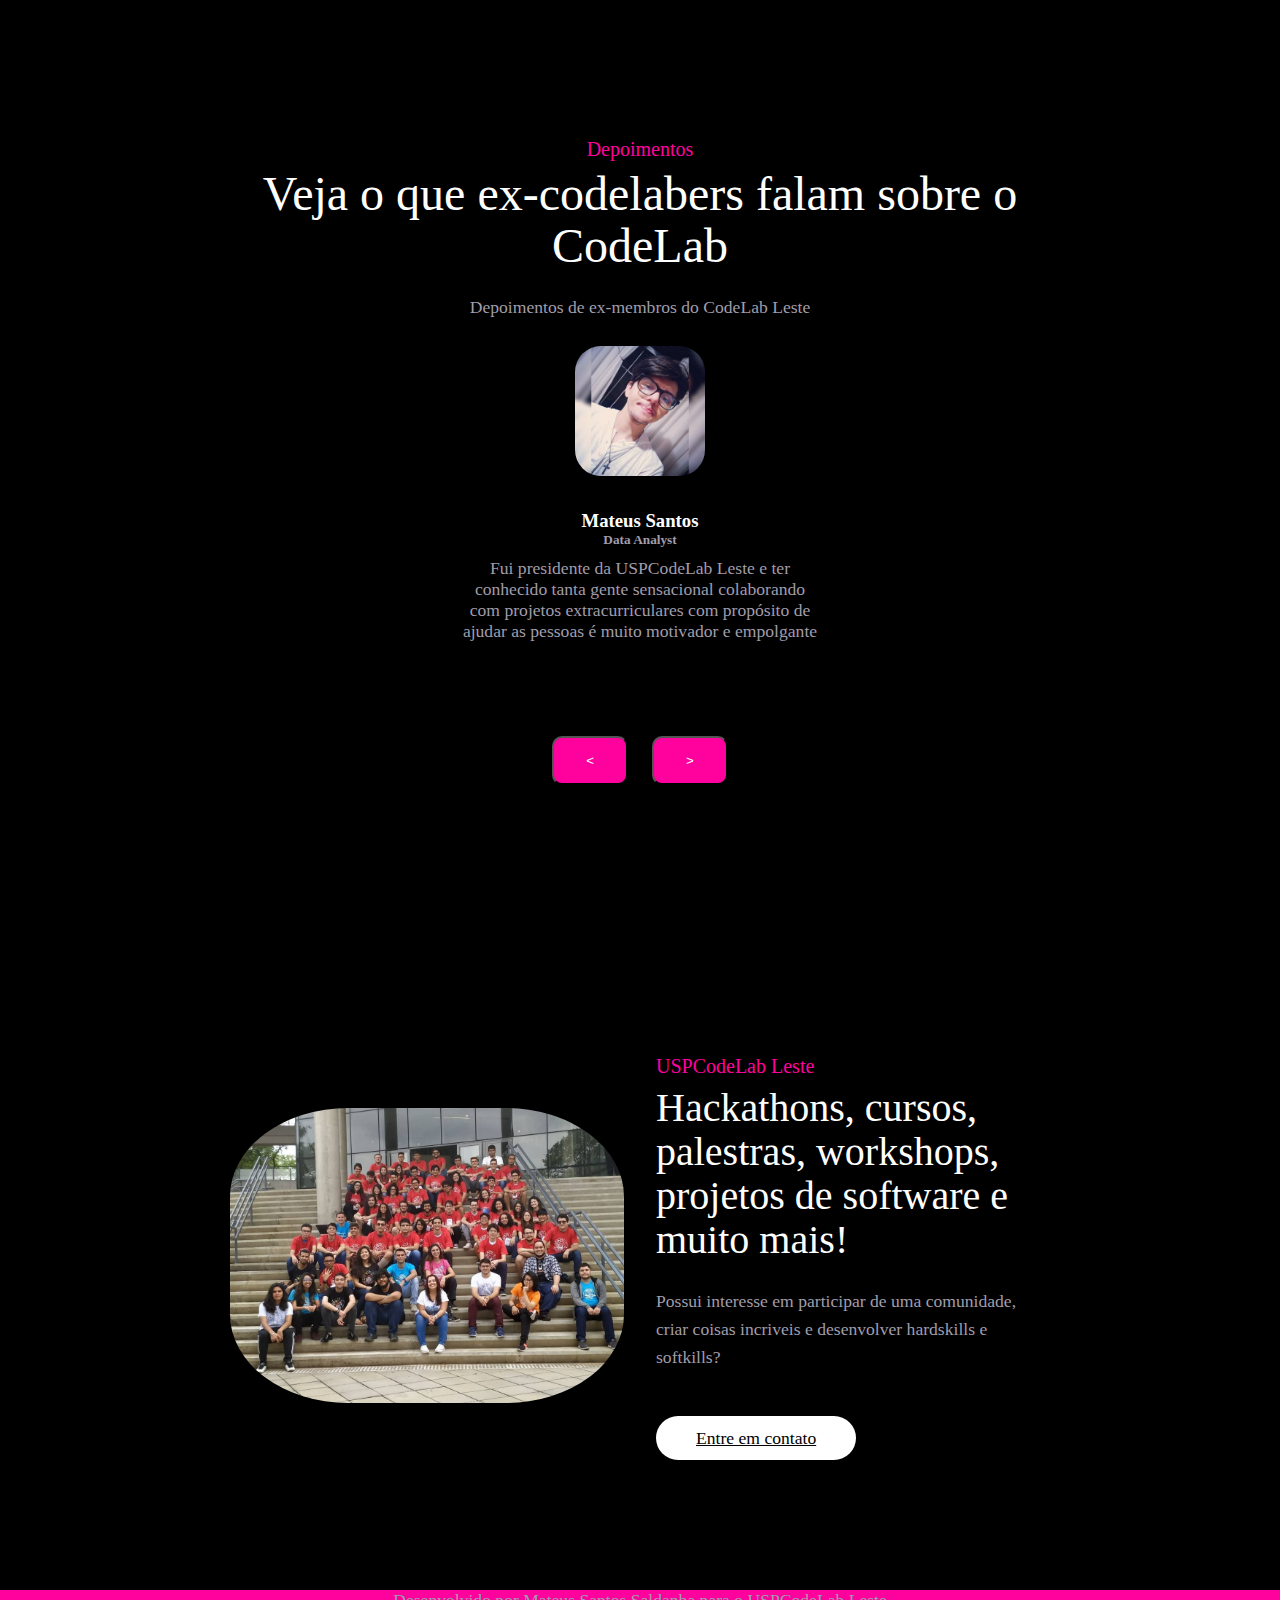
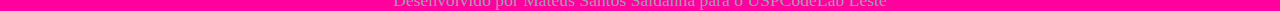
==== commit 8bfa4e25: "Adding css responsividade path" ====
--- a/index.html
+++ b/index.html
@@ -7,6 +7,7 @@
     <title>USPCodelab Leste</title>
     <link rel="icon" type="image/png" href="imgs/LogoRosaeBranco.png"/>
     <link rel="stylesheet" href="./css/style.css">
+    <link rel="stylesheet" href="./css/responsividade.css">
     <link rel="stylesheet" href="https://unpkg.com/boxicons@latest/css/boxicons.min.css">
 
 </head>
--- a/css/style.css
+++ b/css/style.css
@@ -370,12 +370,17 @@
     margin-bottom: 10px;
 }
 
+.row:hover{
+    will-change: transform;
+    transform: perspective(1000px) rotateX(4.80deg) rotateY(10.23deg) scale3d(1.05,1.05, 1.05);
+}
 .s img{
     height: 130px;
     width: 130px;
     border-radius: 20%;
     margin-bottom: 30px;
 }
+
 
 .depoimentos {
     text-align: center;
--- a/css/responsividade.css
+++ b/css/responsividade.css
@@ -0,0 +1,25 @@
+/* Largura mínima de 320 pixels */
+@media (min-width: 320px) {
+    .logo img {
+        display: none;
+      }
+  }
+  
+  /* Largura mínima de 768 pixels */
+  @media (min-width: 768px) {
+    /* Estilos para tablets */
+    
+  }
+  
+  /* Largura mínima de 992 pixels */
+  @media (min-width: 992px) {
+    /* Estilos para desktops pequenos */
+    .logo img {
+        display: none;
+    }
+  }
+  
+  /* Largura mínima de 1200 pixels */
+  @media (min-width: 1200px) {
+    /* Estilos para desktops grandes */
+  }